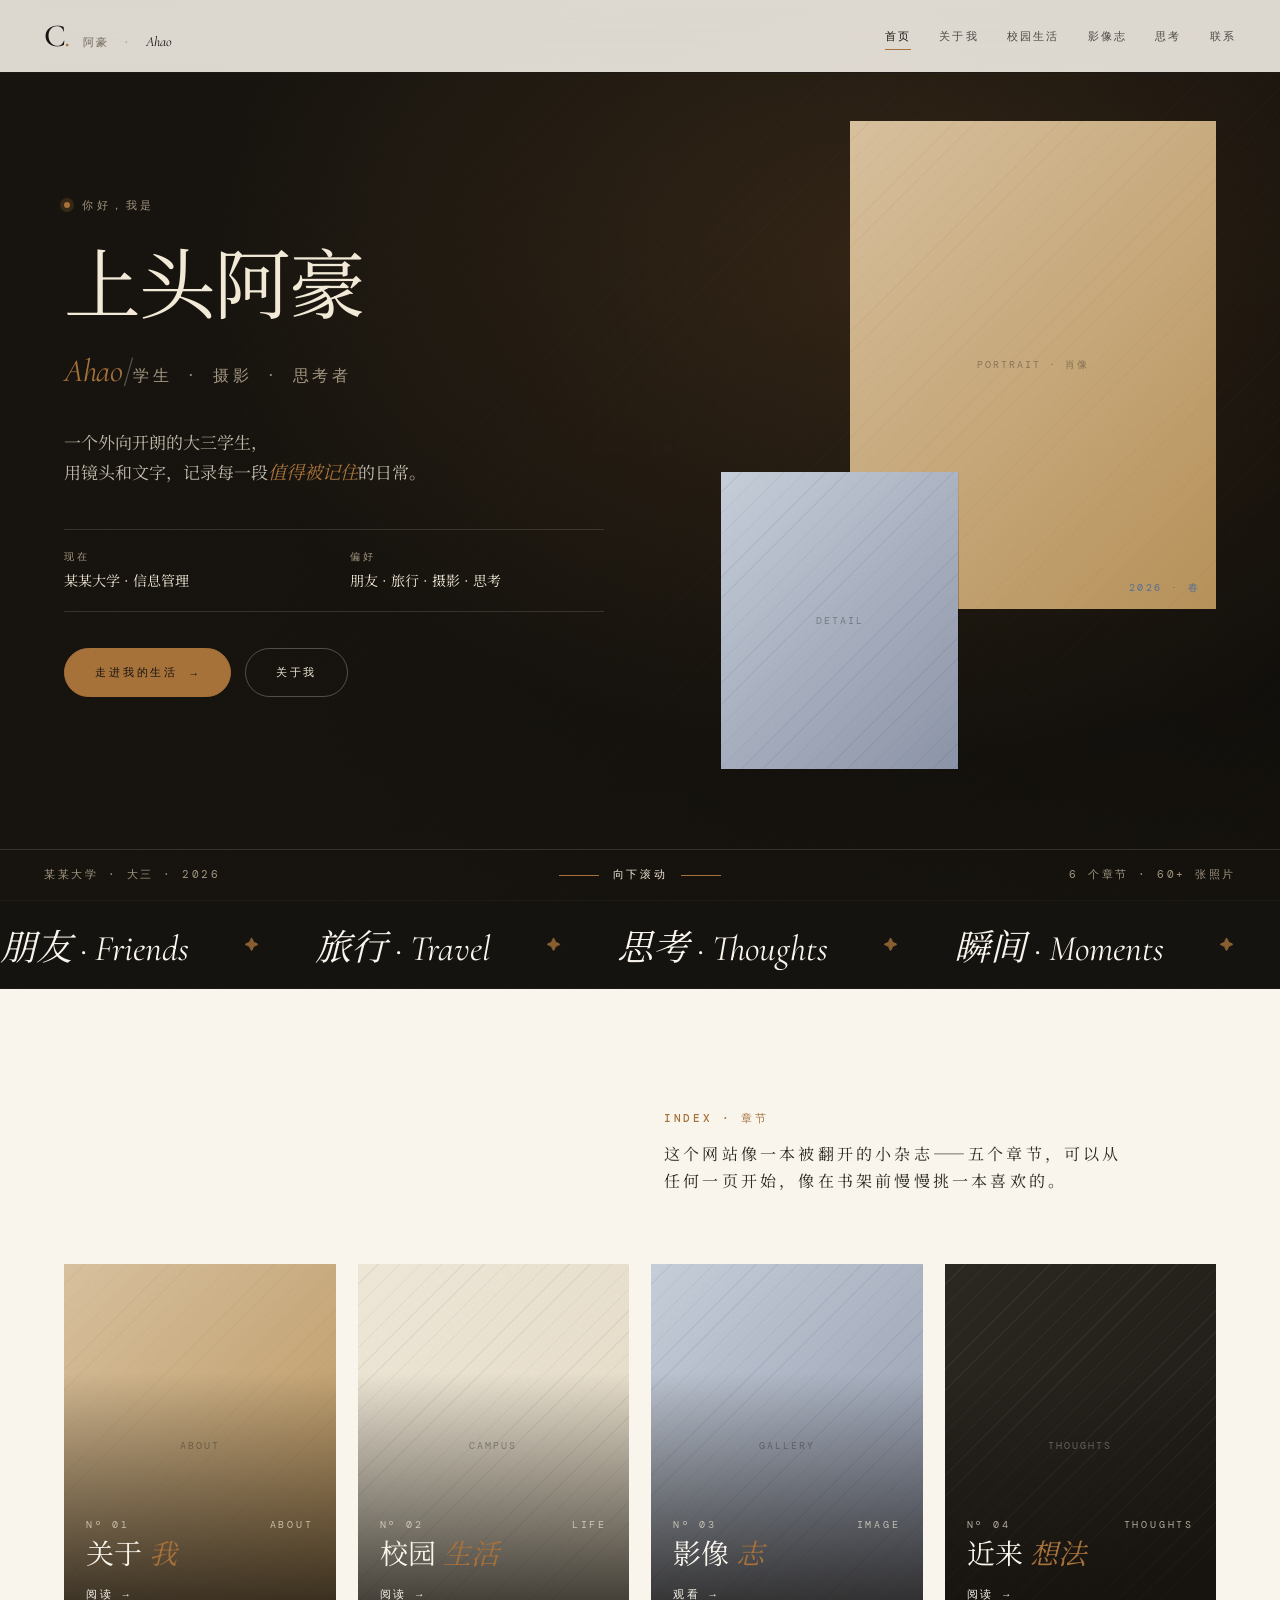
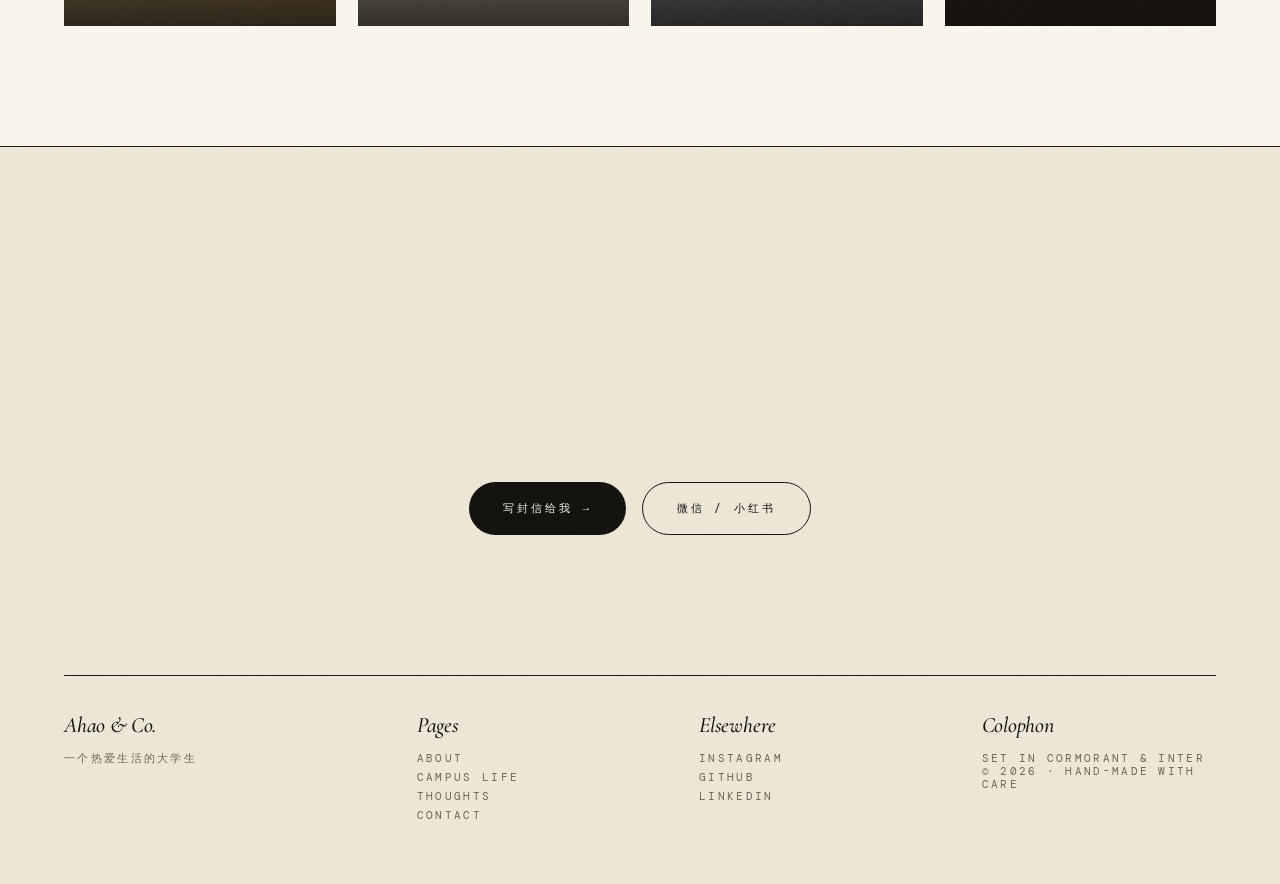
==== index.html @ 0089a50b "first commit" ====
<!DOCTYPE html>
<html lang="zh-CN">
<head>
<meta charset="UTF-8" />
<meta name="viewport" content="width=device-width, initial-scale=1.0" />
<title>上头阿豪 · Portfolio — 首页</title>

<link rel="preconnect" href="https://fonts.googleapis.com">
<link rel="preconnect" href="https://fonts.gstatic.com" crossorigin>
<link href="https://fonts.googleapis.com/css2?family=Cormorant+Garamond:ital,wght@0,300;0,400;0,500;0,600;1,300;1,400;1,500;1,600&family=Inter:wght@300;400;500;600&family=DM+Mono:wght@400;500&family=Noto+Serif+SC:wght@300;400;500;600&family=Noto+Sans+SC:wght@300;400;500&display=swap" rel="stylesheet">

<link rel="stylesheet" href="shared.css">
<link rel="stylesheet" href="journal.css">
<link rel="stylesheet" href="pages.css">
</head>
<body class="grain page v-journal">

<header class="jr-nav">
  <a class="brand" href="index.html">
    <span class="brand-mark">C<em>.</em></span>
    <span class="brand-name">阿豪 <span class="sep">·</span> <em>Ahao</em></span>
  </a>
  <nav class="jr-links">
    <a href="index.html">首页</a>
    <a href="about.html">关于我</a>
    <a href="life.html">校园生活</a>
    <a href="gallery.html">影像志</a>
    <a href="thoughts.html">思考</a>
    <a href="contact.html">联系</a>
  </nav>
</header>

<section class="jr-hero" id="home">
  <div class="jr-hero-bg">
    <div class="ph" data-img="hero" data-label="Hero · 主照片"></div>
    <div class="jr-hero-veil"></div>
  </div>

  <div class="jr-hero-inner">
    <div class="jr-hero-copy">
      <div class="eyebrow"><span class="dot"></span>你好，我是</div>
      <h1 class="jr-hero-title">
        <span class="line"><span class="ink">上头</span><span class="ink">阿豪</span></span>
        <span class="line jr-hero-alt"><em>Ahao</em><span class="slash">/</span><span class="tiny">学生 · 摄影 · 思考者</span></span>
      </h1>
      <p class="jr-hero-lede">
        一个外向开朗的大三学生，<br/>
        用镜头和文字，记录每一段<em>值得被记住</em>的日常。
      </p>
      <div class="jr-hero-meta">
        <div><span class="k">现在</span><span class="v">某某大学 · 信息管理</span></div>
        <div><span class="k">偏好</span><span class="v">朋友 · 旅行 · 摄影 · 思考</span></div>
      </div>
      <div class="jr-hero-actions">
        <a href="life.html" class="btn-primary">走进我的生活 <span class="arr">→</span></a>
        <a href="about.html" class="btn-ghost">关于我</a>
      </div>
    </div>

    <div class="jr-hero-aside">
      <div class="jr-poster">
        <div class="ph" data-img="portrait" data-label="Portrait · 肖像" data-tone="warm"></div>
        <div class="jr-poster-cap">
          <span>Portrait</span>
          <span>2026 · 春</span>
        </div>
      </div>
      <div class="jr-poster jr-poster-small">
        <div class="ph" data-img="portraitSm" data-label="Detail" data-tone="cool"></div>
      </div>
    </div>
  </div>

  <div class="jr-hero-foot">
    <span class="left">某某大学 · 大三 · 2026</span>
    <span class="mid"><span class="bar"></span> 向下滚动 <span class="bar"></span></span>
    <span class="right">6 个章节 · 60+ 张照片</span>
  </div>
</section>

<div class="jr-ticker">
  <div class="track">
    <span>朋友 &middot; Friends</span>
    <span>旅行 &middot; Travel</span>
    <span>思考 &middot; Thoughts</span>
    <span>瞬间 &middot; Moments</span>
    <span>照片 &middot; Photographs</span>
    <span>生活 &middot; Life</span>
    <span>朋友 &middot; Friends</span>
    <span>旅行 &middot; Travel</span>
    <span>思考 &middot; Thoughts</span>
    <span>瞬间 &middot; Moments</span>
    <span>照片 &middot; Photographs</span>
    <span>生活 &middot; Life</span>
  </div>
</div>

<section class="home-previews">
  <div class="head">
    <h2 data-reveal="clip">Inside <em>this site.</em></h2>
    <div class="meta" data-reveal>
      <strong>Index · 章节</strong>
      这个网站像一本被翻开的小杂志——五个章节，可以从任何一页开始，像在书架前慢慢挑一本喜欢的。
    </div>
  </div>

  <div class="grid">
    <a class="pcard" href="about.html" data-reveal>
      <div class="img"><div class="ph" data-img="about" data-label="About" data-tone="warm"></div></div>
      <div class="body">
        <div class="num"><span>Nº 01</span><span>About</span></div>
        <h4>关于<em> 我</em></h4>
        <span class="arr">阅读 → </span>
      </div>
    </a>
    <a class="pcard" href="life.html" data-reveal style="--delay:.08s">
      <div class="img"><div class="ph" data-img="lifeBanner" data-label="Campus"></div></div>
      <div class="body">
        <div class="num"><span>Nº 02</span><span>Life</span></div>
        <h4>校园<em> 生活</em></h4>
        <span class="arr">阅读 → </span>
      </div>
    </a>
    <a class="pcard" href="gallery.html" data-reveal style="--delay:.16s">
      <div class="img"><div class="ph" data-img="gallery1" data-label="Gallery" data-tone="cool"></div></div>
      <div class="body">
        <div class="num"><span>Nº 03</span><span>Image</span></div>
        <h4>影像<em> 志</em></h4>
        <span class="arr">观看 → </span>
      </div>
    </a>
    <a class="pcard" href="thoughts.html" data-reveal style="--delay:.24s">
      <div class="img"><div class="ph" data-img="gallery9" data-label="Thoughts" data-tone="dark"></div></div>
      <div class="body">
        <div class="num"><span>Nº 04</span><span>Thoughts</span></div>
        <h4>近来<em> 想法</em></h4>
        <span class="arr">阅读 → </span>
      </div>
    </a>
  </div>
</section>

<section class="jr-colophon" id="contact">
  <div class="big" data-reveal="clip">
    Let's be <em><span class="underline">friends</span></em>.
  </div>
  <div class="cta-row" data-reveal style="--delay:.3s">
    <a href="contact.html" class="btn">写封信给我 →</a>
    <a href="contact.html" class="btn ghost">微信 / 小红书</a>
  </div>

  <div class="foot">
    <div>
      <div class="title">Ahao & Co.</div>
      <div>一个热爱生活的大学生</div>
    </div>
    <div>
      <div class="title">Pages</div>
      <a href="about.html">About</a>
      <a href="life.html">Campus life</a>
      <a href="thoughts.html">Thoughts</a>
      <a href="contact.html">Contact</a>
    </div>
    <div>
      <div class="title">Elsewhere</div>
      <a href="#">Instagram</a>
      <a href="#">GitHub</a>
      <a href="#">LinkedIn</a>
    </div>
    <div>
      <div class="title">Colophon</div>
      <div>Set in Cormorant & Inter</div>
      <div>© 2026 · Hand-made with care</div>
    </div>
  </div>
</section>

<script src="content.js"></script>
<script src="pages.js"></script>
</body>
</html>
---- shared.css ----
/* ============================================
   SHARED — editorial portfolio prototype
   Three variations: Journal / Gallery / Broken
   ============================================ */

:root {
  --cream:   #f3ede2;
  --paper:   #fbf7ee;
  --paper-2: #efe8d9;
  --ink:     #151310;
  --ink-2:   #2b2822;
  --muted:   #6f6558;
  --muted-2: #a99d8a;
  --rule:    #1d1a15;

  --accent-ochre:  #a8723a;
  --accent-cobalt: #2f3a7a;
  --accent-red:    #a32d1e;

  --font-display: 'Cormorant Garamond', 'Noto Serif SC', Georgia, serif;
  --font-body:    'Inter', 'Noto Sans SC', -apple-system, 'Helvetica Neue', sans-serif;
  --font-serif-body: 'Noto Serif SC', 'Cormorant Garamond', Georgia, serif;
  --font-mono:    'DM Mono', 'IBM Plex Mono', ui-monospace, SFMono-Regular, monospace;
}

* { margin: 0; padding: 0; box-sizing: border-box; }

html { scroll-behavior: smooth; }

body {
  font-family: var(--font-body);
  background: var(--paper);
  color: var(--ink);
  -webkit-font-smoothing: antialiased;
  -moz-osx-font-smoothing: grayscale;
  text-rendering: optimizeLegibility;
  font-feature-settings: "ss01", "ss02", "kern";
  overflow-x: hidden;
}

img { display: block; max-width: 100%; }

/* ---------- Placeholder photo (no real images)  ---------- */
.ph {
  position: relative;
  overflow: hidden;
  background: var(--paper-2);
  isolation: isolate;
}
.ph::before {
  content: '';
  position: absolute;
  inset: 0;
  background:
    repeating-linear-gradient(
      135deg,
      transparent 0 14px,
      rgba(21, 19, 16, 0.055) 14px 15px
    ),
    linear-gradient(135deg, var(--paper-2), #e3d9c4);
}
.ph::after {
  content: attr(data-label);
  position: absolute;
  inset: 0;
  display: flex;
  align-items: center;
  justify-content: center;
  font-family: var(--font-mono);
  font-size: 10px;
  letter-spacing: 0.2em;
  text-transform: uppercase;
  color: var(--ink);
  opacity: 0.35;
}
.ph[data-tone="dark"]::before {
  background:
    repeating-linear-gradient(135deg, transparent 0 14px, rgba(255,255,255,0.05) 14px 15px),
    linear-gradient(135deg, #2b2822, #1d1a15);
}
.ph[data-tone="dark"]::after { color: #fff; opacity: 0.4; }
.ph[data-tone="warm"]::before {
  background:
    repeating-linear-gradient(135deg, transparent 0 14px, rgba(168,114,58,0.08) 14px 15px),
    linear-gradient(135deg, #d9c29f, #b8925a);
}
.ph[data-tone="cool"]::before {
  background:
    repeating-linear-gradient(135deg, transparent 0 14px, rgba(47,58,122,0.08) 14px 15px),
    linear-gradient(135deg, #c8d0db, #8c94a8);
}

/* grain overlay */
.grain {
  position: relative;
}
.grain::after {
  content: '';
  position: absolute;
  inset: 0;
  pointer-events: none;
  opacity: 0.06;
  mix-blend-mode: multiply;
  background-image: url("data:image/svg+xml,%3Csvg viewBox='0 0 256 256' xmlns='http://www.w3.org/2000/svg'%3E%3Cfilter id='n'%3E%3CfeTurbulence type='fractalNoise' baseFrequency='0.9' numOctaves='3' stitchTiles='stitch'/%3E%3C/filter%3E%3Crect width='100%25' height='100%25' filter='url(%23n)'/%3E%3C/svg%3E");
  background-size: 200px 200px;
  z-index: 20;
}

/* ---------- Scroll reveal helper ---------- */
[data-reveal] {
  opacity: 0;
  transform: translateY(24px);
  transition: opacity 1s cubic-bezier(0.16, 1, 0.3, 1), transform 1s cubic-bezier(0.16, 1, 0.3, 1);
  transition-delay: var(--delay, 0s);
}
[data-reveal].is-in {
  opacity: 1;
  transform: translateY(0);
}
[data-reveal="clip"] {
  opacity: 1;
  clip-path: inset(0 0 100% 0);
  transform: none;
  transition: clip-path 1.1s cubic-bezier(0.77, 0, 0.18, 1);
  transition-delay: var(--delay, 0s);
}
[data-reveal="clip"].is-in { clip-path: inset(0 0 0% 0); }

[data-reveal="mask"] {
  opacity: 1;
  transform: none;
  clip-path: inset(0 100% 0 0);
  transition: clip-path 1.2s cubic-bezier(0.77, 0, 0.18, 1);
  transition-delay: var(--delay, 0s);
}
[data-reveal="mask"].is-in { clip-path: inset(0 0% 0 0); }

[data-reveal="zoom"] {
  opacity: 0;
  transform: scale(1.08);
  transition: opacity 1.2s ease, transform 1.6s cubic-bezier(0.16, 1, 0.3, 1);
  transition-delay: var(--delay, 0s);
}
[data-reveal="zoom"].is-in {
  opacity: 1;
  transform: scale(1);
}

/* per-character word reveal */
.split-word { display: inline-block; overflow: hidden; vertical-align: top; }
.split-word > span {
  display: inline-block;
  transform: translateY(110%);
  transition: transform 1s cubic-bezier(0.77, 0, 0.18, 1);
  transition-delay: var(--d, 0s);
}
.is-in .split-word > span,
[data-reveal-word].is-in > .split-word > span { transform: translateY(0); }

/* ---------- Variation switcher (top chip) ---------- */
.switcher {
  position: fixed;
  bottom: 22px;
  left: 50%;
  transform: translateX(-50%);
  z-index: 90;
  box-shadow: 0 10px 32px rgba(21,19,16,0.18);
  display: flex;
  gap: 4px;
  padding: 4px;
  background: rgba(251, 247, 238, 0.82);
  backdrop-filter: blur(18px) saturate(1.2);
  -webkit-backdrop-filter: blur(18px) saturate(1.2);
  border: 1px solid rgba(21, 19, 16, 0.12);
  border-radius: 999px;
  font-family: var(--font-mono);
  font-size: 10.5px;
  letter-spacing: 0.14em;
  text-transform: uppercase;
}
.switcher button {
  background: transparent;
  border: 0;
  padding: 8px 14px;
  color: var(--ink);
  opacity: 0.55;
  cursor: pointer;
  border-radius: 999px;
  transition: all 0.4s ease;
  font: inherit;
}
.switcher button:hover { opacity: 1; }
.switcher button.active {
  background: var(--ink);
  color: var(--paper);
  opacity: 1;
}

/* ---------- Cursor ---------- */
.cursor-dot, .cursor-ring {
  position: fixed;
  top: 0; left: 0;
  pointer-events: none;
  z-index: 100;
  mix-blend-mode: difference;
}
.cursor-dot {
  width: 6px; height: 6px;
  background: #fff;
  border-radius: 50%;
  transform: translate(-50%, -50%);
  transition: transform 0.15s ease, opacity 0.3s ease;
}
.cursor-ring {
  width: 34px; height: 34px;
  border: 1px solid rgba(255,255,255,0.7);
  border-radius: 50%;
  transform: translate(-50%, -50%);
  transition: transform 0.32s cubic-bezier(0.16,1,0.3,1), width 0.3s, height 0.3s, opacity 0.3s;
}
.cursor-ring.hover {
  width: 62px; height: 62px;
  border-color: rgba(255,255,255,0.9);
}

/* variation host */
.variation {
  display: none;
}
.variation.active {
  display: block;
}

/* utility */
.meta {
  font-family: var(--font-mono);
  font-size: 10.5px;
  letter-spacing: 0.2em;
  text-transform: uppercase;
  color: var(--muted);
}
.hairline { display: block; height: 1px; background: var(--rule); opacity: 0.18; }

/* ============================================
   TWEAKS panel
   ============================================ */
.tweaks-panel {
  position: fixed;
  right: 18px;
  bottom: 18px;
  width: 260px;
  padding: 16px 16px 14px;
  background: rgba(251, 247, 238, 0.95);
  backdrop-filter: blur(20px);
  border: 1px solid rgba(21,19,16,0.14);
  border-radius: 10px;
  z-index: 95;
  font-family: var(--font-mono);
  font-size: 11px;
  letter-spacing: 0.06em;
  color: var(--ink);
  display: none;
  box-shadow: 0 20px 60px rgba(0,0,0,0.12);
}
.tweaks-panel.visible { display: block; }
.tweaks-panel h4 {
  font-family: var(--font-display);
  font-weight: 500;
  font-size: 20px;
  letter-spacing: 0;
  text-transform: none;
  margin-bottom: 12px;
  font-style: italic;
}
.tweaks-row { display: flex; justify-content: space-between; align-items: center; margin-bottom: 10px; gap: 8px; }
.tweaks-row label { text-transform: uppercase; letter-spacing: 0.16em; font-size: 10px; opacity: 0.7; }
.tweaks-row .vals { display: flex; gap: 4px; }
.tweaks-row .vals button {
  background: transparent;
  border: 1px solid rgba(21,19,16,0.22);
  padding: 4px 8px;
  border-radius: 3px;
  font-family: var(--font-mono);
  font-size: 10px;
  letter-spacing: 0.08em;
  text-transform: uppercase;
  cursor: pointer;
  color: var(--ink);
}
.tweaks-row .vals button.on {
  background: var(--ink);
  color: var(--paper);
  border-color: var(--ink);
}
.tweaks-swatches { display: flex; gap: 6px; }
.tweaks-swatches button {
  width: 18px; height: 18px;
  border-radius: 50%;
  border: 2px solid transparent;
  cursor: pointer;
  padding: 0;
}
.tweaks-swatches button.on { border-color: var(--ink); }
---- journal.css ----
/* ============================================================
   VARIATION A — "The Journal" (refined)
   Clean top nav, warm-dark hero, refined editorial sections.
   ============================================================ */

.v-journal {
  --accent: var(--accent-ochre);
  --hero-bg: #17140f;
  --hero-ink: #f4ebd9;
  --hero-muted: #a39680;
  background: var(--paper);
  color: var(--ink);
}

/* =========================
   Top navigation (clean)
   ========================= */
.jr-nav {
  position: fixed;
  top: 0; left: 0; right: 0;
  padding: 20px 44px;
  display: flex;
  justify-content: space-between;
  align-items: center;
  gap: 32px;
  z-index: 50;
  transition: background 0.4s ease, backdrop-filter 0.4s ease, border-color 0.4s ease, padding 0.4s ease;
  border-bottom: 1px solid transparent;
}
.jr-nav.is-scrolled {
  background: rgba(18, 14, 10, 0.82);
  backdrop-filter: blur(18px) saturate(1.2);
  -webkit-backdrop-filter: blur(18px) saturate(1.2);
  border-bottom-color: rgba(255,255,255,0.06);
  padding: 14px 44px;
}
.jr-nav.is-light {
  background: rgba(248, 243, 235, 0.88);
  backdrop-filter: blur(18px) saturate(1.2);
  -webkit-backdrop-filter: blur(18px) saturate(1.2);
  border-bottom-color: var(--rule);
}
.jr-nav.is-light .brand,
.jr-nav.is-light .brand-mark,
.jr-nav.is-light .brand-name,
.jr-nav.is-light .brand-name em,
.jr-nav.is-light .jr-links a { color: var(--ink); }
.jr-nav.is-light .brand-name { color: var(--muted); }
.jr-nav.is-light .brand-mark em { color: var(--accent); }
.jr-nav .brand {
  display: inline-flex;
  align-items: baseline;
  gap: 12px;
  text-decoration: none;
  color: var(--hero-ink);
}
.jr-nav .brand-mark {
  font-family: var(--font-display);
  font-weight: 500;
  font-size: 32px;
  line-height: 1;
  letter-spacing: -0.02em;
}
.jr-nav .brand-mark em {
  font-style: italic;
  color: var(--accent);
  font-weight: 400;
}
.jr-nav .brand-name {
  font-family: var(--font-mono);
  font-size: 11px;
  letter-spacing: 0.22em;
  text-transform: uppercase;
  color: var(--hero-muted);
}
.jr-nav .brand-name em {
  font-family: var(--font-display);
  font-style: italic;
  font-size: 14px;
  letter-spacing: 0;
  text-transform: none;
  color: var(--hero-ink);
}
.jr-nav .brand-name .sep { opacity: 0.4; margin: 0 4px; }
.jr-links {
  display: flex;
  gap: 28px;
  font-family: var(--font-mono);
  font-size: 11px;
  letter-spacing: 0.2em;
  text-transform: uppercase;
}
.jr-links a {
  color: var(--hero-ink);
  text-decoration: none;
  opacity: 0.72;
  position: relative;
  padding: 6px 0;
  transition: opacity 0.3s ease, color 0.3s ease;
}
.jr-links a::after {
  content: '';
  position: absolute;
  left: 0; right: 100%;
  bottom: 0;
  height: 1px;
  background: var(--accent);
  transition: right 0.5s cubic-bezier(0.77, 0, 0.18, 1);
}
.jr-links a:hover { opacity: 1; color: var(--accent); }
.jr-links a:hover::after { right: 0; }
.jr-links a.is-active { opacity: 1; color: var(--accent); }
.jr-links a.is-active::after { right: 0; }

/* =========================
   Hero — warm-dark editorial
   ========================= */
.jr-hero {
  position: relative;
  min-height: 100vh;
  background: var(--hero-bg);
  color: var(--hero-ink);
  overflow: hidden;
  display: flex;
  flex-direction: column;
}

.jr-hero-bg {
  position: absolute;
  inset: 0;
  z-index: 0;
  overflow: hidden;
}
.jr-hero-bg .ph {
  width: 100%; height: 100%;
  filter: saturate(0.82) brightness(0.5);
  transform: scale(1.04);
}
.jr-hero-bg .ph[data-tone="dark"]::before,
.jr-hero-bg .ph::before {
  background:
    repeating-linear-gradient(135deg, transparent 0 14px, rgba(255,255,255,0.04) 14px 15px),
    linear-gradient(135deg, #3a2e1f, #1a1510 60%, #0e0b08);
}
.jr-hero-bg .ph::after { color: rgba(255,255,255,0.22); }
.jr-hero-veil {
  position: absolute;
  inset: 0;
  background:
    radial-gradient(ellipse at 70% 30%, rgba(168,114,58,0.22), transparent 55%),
    linear-gradient(180deg, rgba(23,20,15,0.55) 0%, rgba(23,20,15,0.3) 40%, rgba(23,20,15,0.85) 100%),
    linear-gradient(90deg, rgba(23,20,15,0.9) 0%, rgba(23,20,15,0.2) 55%, transparent 100%);
}

.jr-hero-inner {
  position: relative;
  z-index: 2;
  flex: 1;
  display: grid;
  grid-template-columns: minmax(0, 1.2fr) minmax(0, 1fr);
  gap: 64px;
  align-items: center;
  padding: 120px 64px 80px;
  max-width: 1480px;
  width: 100%;
  margin: 0 auto;
}

.jr-hero-copy .eyebrow {
  font-family: var(--font-mono);
  font-size: 11px;
  letter-spacing: 0.32em;
  text-transform: uppercase;
  color: var(--hero-muted);
  display: inline-flex;
  align-items: center;
  gap: 12px;
  margin-bottom: 28px;
  animation: heroFadeUp 1s 0.2s both cubic-bezier(0.16,1,0.3,1);
}
.jr-hero-copy .eyebrow .dot {
  width: 6px; height: 6px;
  border-radius: 50%;
  background: var(--accent);
  box-shadow: 0 0 0 4px rgba(168,114,58,0.22);
  animation: heroPulse 2.8s ease-in-out infinite;
}
@keyframes heroPulse {
  0%, 100% { box-shadow: 0 0 0 4px rgba(168,114,58,0.22); }
  50%      { box-shadow: 0 0 0 9px rgba(168,114,58,0); }
}

.jr-hero-title {
  font-family: var(--font-display);
  font-weight: 400;
  line-height: 0.9;
  letter-spacing: -0.025em;
  font-size: clamp(72px, 10vw, 156px);
  color: var(--hero-ink);
  margin-bottom: 36px;
}
.jr-hero-title .line {
  display: block;
  overflow: hidden;
}
.jr-hero-title .ink {
  display: inline-block;
  transform: translateY(110%);
  animation: heroLineUp 1.1s cubic-bezier(0.77,0,0.18,1) forwards;
}
.jr-hero-title .ink:nth-child(1) { animation-delay: 0.45s; }
.jr-hero-title .ink:nth-child(2) { animation-delay: 0.58s; }

.jr-hero-alt {
  font-family: var(--font-display);
  font-style: italic;
  font-weight: 300;
  font-size: 0.42em;
  line-height: 1.2;
  letter-spacing: -0.01em;
  color: var(--hero-muted);
  margin-top: 18px;
  display: flex;
  align-items: baseline;
  gap: 18px;
  opacity: 0;
  animation: heroFadeUp 1.2s 0.85s both cubic-bezier(0.16,1,0.3,1);
}
.jr-hero-alt em { color: var(--accent); font-style: italic; font-weight: 400; }
.jr-hero-alt .slash { color: rgba(244,235,217,0.3); font-style: normal; font-weight: 300; }
.jr-hero-alt .tiny {
  font-family: var(--font-mono);
  font-size: 0.5em;
  letter-spacing: 0.22em;
  text-transform: uppercase;
  font-style: normal;
  color: var(--hero-muted);
}

@keyframes heroLineUp { to { transform: translateY(0); } }
@keyframes heroFadeUp {
  from { opacity: 0; transform: translateY(14px); }
  to   { opacity: 1; transform: translateY(0); }
}

.jr-hero-lede {
  max-width: 520px;
  font-family: var(--font-serif-body);
  font-size: 17px;
  line-height: 1.75;
  color: rgba(244,235,217,0.78);
  margin-bottom: 40px;
  opacity: 0;
  animation: heroFadeUp 1.2s 1.05s both cubic-bezier(0.16,1,0.3,1);
}
.jr-hero-lede em {
  font-family: var(--font-display);
  font-style: italic;
  font-weight: 400;
  font-size: 1.08em;
  color: var(--accent);
  font-feature-settings: normal;
}

.jr-hero-meta {
  display: grid;
  grid-template-columns: 1fr 1fr;
  gap: 20px 32px;
  padding: 20px 0;
  border-top: 1px solid rgba(244,235,217,0.14);
  border-bottom: 1px solid rgba(244,235,217,0.14);
  margin-bottom: 36px;
  max-width: 540px;
  opacity: 0;
  animation: heroFadeUp 1.2s 1.2s both cubic-bezier(0.16,1,0.3,1);
}
.jr-hero-meta > div { display: flex; flex-direction: column; gap: 6px; }
.jr-hero-meta .k {
  font-family: var(--font-mono);
  font-size: 10px;
  letter-spacing: 0.28em;
  text-transform: uppercase;
  color: var(--hero-muted);
}
.jr-hero-meta .v {
  font-family: var(--font-serif-body);
  font-size: 14px;
  color: var(--hero-ink);
  line-height: 1.5;
}

.jr-hero-actions {
  display: flex;
  gap: 14px;
  flex-wrap: wrap;
  opacity: 0;
  animation: heroFadeUp 1.2s 1.35s both cubic-bezier(0.16,1,0.3,1);
}
.btn-primary, .btn-ghost {
  display: inline-flex;
  align-items: center;
  gap: 12px;
  padding: 16px 30px;
  font-family: var(--font-mono);
  font-size: 11px;
  letter-spacing: 0.26em;
  text-transform: uppercase;
  text-decoration: none;
  border-radius: 999px;
  transition: all 0.5s cubic-bezier(0.16,1,0.3,1);
}
.btn-primary {
  background: var(--accent);
  color: var(--hero-bg);
  border: 1px solid var(--accent);
}
.btn-primary .arr { transition: transform 0.5s cubic-bezier(0.16,1,0.3,1); }
.btn-primary:hover { background: var(--hero-ink); border-color: var(--hero-ink); color: var(--hero-bg); }
.btn-primary:hover .arr { transform: translateX(6px); }
.btn-ghost {
  background: transparent;
  color: var(--hero-ink);
  border: 1px solid rgba(244,235,217,0.28);
}
.btn-ghost:hover { border-color: var(--accent); color: var(--accent); }

/* Right aside — layered portrait */
.jr-hero-aside {
  position: relative;
  height: 72vh;
  min-height: 520px;
}
.jr-poster {
  position: absolute;
  overflow: hidden;
  box-shadow: 0 40px 90px rgba(0,0,0,0.45);
  opacity: 0;
  animation: posterIn 1.3s 0.3s both cubic-bezier(0.16,1,0.3,1);
}
.jr-poster .ph { width: 100%; height: 100%; }
.jr-poster:first-child {
  top: 0; right: 0;
  width: 74%;
  aspect-ratio: 3/4;
  z-index: 2;
}
.jr-poster-small {
  bottom: 0; left: 0;
  width: 48%;
  aspect-ratio: 4/5;
  z-index: 3;
  animation-delay: 0.55s;
}
.jr-poster-cap {
  position: absolute;
  left: 16px; right: 16px; bottom: 14px;
  display: flex;
  justify-content: space-between;
  font-family: var(--font-mono);
  font-size: 10px;
  letter-spacing: 0.24em;
  text-transform: uppercase;
  color: #fff;
  mix-blend-mode: difference;
  opacity: 0.85;
}
@keyframes posterIn {
  from { opacity: 0; transform: translateY(40px) scale(1.04); clip-path: inset(0 0 100% 0); }
  to   { opacity: 1; transform: translateY(0) scale(1);      clip-path: inset(0 0 0 0); }
}

/* Hero footer bar */
.jr-hero-foot {
  position: relative;
  z-index: 2;
  padding: 18px 44px;
  border-top: 1px solid rgba(244,235,217,0.14);
  display: grid;
  grid-template-columns: 1fr auto 1fr;
  align-items: center;
  font-family: var(--font-mono);
  font-size: 10.5px;
  letter-spacing: 0.24em;
  text-transform: uppercase;
  color: var(--hero-muted);
  opacity: 0;
  animation: heroFadeUp 1.2s 1.5s both cubic-bezier(0.16,1,0.3,1);
}
.jr-hero-foot .mid {
  display: inline-flex;
  align-items: center;
  gap: 14px;
  color: var(--hero-ink);
}
.jr-hero-foot .bar {
  width: 40px;
  height: 1px;
  background: var(--accent);
  position: relative;
  overflow: hidden;
}
.jr-hero-foot .bar::after {
  content: '';
  position: absolute;
  inset: 0;
  background: var(--hero-ink);
  transform: translateX(-100%);
  animation: heroBar 2.4s cubic-bezier(0.77,0,0.18,1) infinite;
}
@keyframes heroBar {
  0%   { transform: translateX(-100%); }
  50%  { transform: translateX(100%); }
  100% { transform: translateX(100%); }
}
.jr-hero-foot .right { text-align: right; }

/* =========================
   Ticker
   ========================= */
.jr-ticker {
  overflow: hidden;
  padding: 18px 0;
  background: var(--ink);
  color: var(--paper);
  border-top: 1px solid var(--rule);
  border-bottom: 1px solid var(--rule);
}
.jr-ticker .track {
  display: flex;
  gap: 56px;
  white-space: nowrap;
  animation: ticker 40s linear infinite;
  font-family: var(--font-display);
  font-size: 36px;
  font-style: italic;
  font-weight: 400;
}
.jr-ticker .track span { display: inline-flex; align-items: center; gap: 56px; }
.jr-ticker .track span::after {
  content: '✦';
  font-family: var(--font-mono);
  font-style: normal;
  font-size: 14px;
  color: var(--accent);
  opacity: 0.8;
}
@keyframes ticker { to { transform: translateX(-50%); } }

/* =========================
   Section — feature essay
   ========================= */
.jr-feature {
  padding: 140px 64px;
  display: grid;
  grid-template-columns: 220px minmax(0, 1fr);
  gap: 64px;
  max-width: 1480px;
  margin: 0 auto;
}
.jr-feature .rail {
  position: sticky;
  top: 120px;
  align-self: start;
  font-family: var(--font-mono);
  font-size: 10.5px;
  letter-spacing: 0.26em;
  text-transform: uppercase;
  color: var(--muted);
  line-height: 2;
}
.jr-feature .rail .num {
  font-family: var(--font-display);
  font-style: italic;
  font-size: 72px;
  color: var(--ink);
  display: block;
  margin-bottom: 24px;
  letter-spacing: 0;
  text-transform: none;
  line-height: 1;
}
.jr-feature .rail .hair { display: block; width: 40px; height: 1px; background: var(--ink); margin-bottom: 20px; opacity: 0.4; }

.jr-feature .body {
  display: grid;
  grid-template-columns: 340px minmax(0, 1fr);
  gap: 64px;
  max-width: 1080px;
  align-items: start;
}
.jr-feature .kicker {
  grid-column: 1 / -1;
  font-family: var(--font-mono);
  font-size: 11px;
  letter-spacing: 0.32em;
  text-transform: uppercase;
  color: var(--accent);
  margin-bottom: 18px;
}
.jr-feature h2 {
  grid-column: 1 / -1;
  font-family: var(--font-display);
  font-weight: 400;
  font-size: clamp(52px, 6vw, 96px);
  letter-spacing: -0.025em;
  line-height: 0.95;
  margin-bottom: 56px;
}
.jr-feature h2 em { font-style: italic; color: var(--accent); font-weight: 400; }

.jr-feature .portrait {
  aspect-ratio: 3/4;
  position: sticky;
  top: 120px;
}

.jr-feature .text {
  font-family: var(--font-serif-body);
  font-size: 17px;
  line-height: 1.85;
  color: var(--ink-2);
}
.jr-feature .text p { margin-bottom: 24px; }
.jr-feature .text p:first-of-type::first-letter {
  font-family: var(--font-display);
  font-style: italic;
  float: left;
  font-size: 82px;
  line-height: 0.8;
  padding: 8px 14px 0 0;
  color: var(--accent);
}
.jr-feature .pullquote {
  grid-column: 1 / -1;
  font-family: var(--font-display);
  font-style: italic;
  font-weight: 400;
  font-size: clamp(28px, 3.6vw, 48px);
  line-height: 1.3;
  color: var(--ink);
  padding: 48px 0 48px 64px;
  border-left: 2px solid var(--accent);
  margin-top: 48px;
  position: relative;
}
.jr-feature .pullquote cite {
  display: block;
  margin-top: 24px;
  font-style: normal;
  font-family: var(--font-mono);
  font-size: 11px;
  letter-spacing: 0.26em;
  text-transform: uppercase;
  color: var(--muted);
}

/* Facts grid (about section) */
.jr-facts {
  grid-column: 1 / -1;
  display: grid;
  grid-template-columns: repeat(4, 1fr);
  gap: 1px;
  background: var(--rule);
  margin-top: 72px;
  border-top: 1px solid var(--rule);
  border-bottom: 1px solid var(--rule);
}
.jr-facts .fact {
  background: var(--paper);
  padding: 28px 24px;
  display: flex;
  flex-direction: column;
  gap: 10px;
}
.jr-facts .fact .k {
  font-family: var(--font-mono);
  font-size: 10.5px;
  letter-spacing: 0.28em;
  text-transform: uppercase;
  color: var(--muted);
}
.jr-facts .fact .v {
  font-family: var(--font-serif-body);
  font-size: 15px;
  line-height: 1.45;
  color: var(--ink);
}
.jr-facts .fact .v em {
  display: block;
  font-family: var(--font-display);
  font-style: italic;
  font-size: 14px;
  color: var(--accent);
  margin-top: 2px;
}

/* Interests tag list */
.jr-interests {
  grid-column: 1 / -1;
  margin-top: 56px;
}
.jr-interests .kicker {
  font-family: var(--font-mono);
  font-size: 11px;
  letter-spacing: 0.28em;
  text-transform: uppercase;
  margin-bottom: 20px;
  display: block;
}
.jr-interests .tag-list {
  list-style: none;
  padding: 0;
  display: flex;
  flex-wrap: wrap;
  gap: 10px;
}
.jr-interests .tag-list li {
  padding: 10px 18px;
  border: 1px solid var(--rule);
  border-radius: 999px;
  font-family: var(--font-serif-body);
  font-size: 14px;
  color: var(--ink-2);
  background: var(--paper);
  transition: all 0.5s cubic-bezier(0.16,1,0.3,1);
  cursor: default;
}
.jr-interests .tag-list li:hover {
  background: var(--ink);
  color: var(--paper);
  border-color: var(--ink);
  transform: translateY(-2px);
}
.jr-interests .tag-list li:nth-child(3n):hover {
  background: var(--accent);
  border-color: var(--accent);
  color: var(--paper);
}

/* Timeline */
.jr-timeline {
  grid-column: 1 / -1;
  margin-top: 72px;
}
.jr-timeline .kicker {
  font-family: var(--font-mono);
  font-size: 11px;
  letter-spacing: 0.28em;
  text-transform: uppercase;
  margin-bottom: 28px;
  display: block;
}
.jr-timeline ol {
  list-style: none;
  padding: 0;
  margin: 0;
  border-left: 1px solid var(--rule);
}
.jr-timeline li {
  display: grid;
  grid-template-columns: 140px 1fr;
  gap: 32px;
  padding: 28px 0 28px 28px;
  position: relative;
  border-bottom: 1px solid var(--rule);
}
.jr-timeline li:last-child { border-bottom: 0; }
.jr-timeline li::before {
  content: '';
  position: absolute;
  left: -5px; top: 40px;
  width: 9px; height: 9px;
  border-radius: 50%;
  background: var(--paper);
  border: 1.5px solid var(--accent);
}
.jr-timeline li:hover::before { background: var(--accent); }
.jr-timeline .yr {
  font-family: var(--font-display);
  font-style: italic;
  font-size: 32px;
  color: var(--accent);
  letter-spacing: -0.01em;
  line-height: 1.1;
}
.jr-timeline .ev h5 {
  font-family: var(--font-display);
  font-weight: 400;
  font-size: 24px;
  color: var(--ink);
  margin-bottom: 8px;
  letter-spacing: -0.01em;
}
.jr-timeline .ev p {
  font-family: var(--font-serif-body);
  font-size: 15px;
  line-height: 1.7;
  color: var(--ink-2);
}

/* =========================
   Banner — full-bleed parallax
   ========================= */
.jr-banner {
  height: 88vh;
  position: relative;
  overflow: hidden;
  display: flex;
  align-items: center;
  justify-content: center;
}
.jr-banner .bg {
  position: absolute;
  inset: -10% 0;
  will-change: transform;
}
.jr-banner .bg .ph { height: 100%; }
.jr-banner .overlay {
  position: absolute;
  inset: 0;
  background: linear-gradient(180deg, rgba(21,19,16,0.55) 0%, rgba(21,19,16,0.15) 40%, rgba(21,19,16,0.65) 100%);
}
.jr-banner .content {
  position: relative;
  z-index: 2;
  text-align: center;
  color: #fff;
  padding: 0 40px;
  max-width: 1200px;
}
.jr-banner .kicker {
  font-family: var(--font-mono);
  font-size: 11px;
  letter-spacing: 0.34em;
  text-transform: uppercase;
  opacity: 0.8;
  margin-bottom: 28px;
  color: var(--accent);
}
.jr-banner h3 {
  font-family: var(--font-display);
  font-weight: 400;
  font-style: italic;
  font-size: clamp(52px, 7vw, 120px);
  line-height: 1.05;
  letter-spacing: -0.02em;
}
.jr-banner .credit, .jr-banner .credit-l {
  position: absolute;
  bottom: 28px;
  font-family: var(--font-mono);
  font-size: 10px;
  letter-spacing: 0.24em;
  text-transform: uppercase;
  color: #fff;
  opacity: 0.6;
}
.jr-banner .credit   { right: 32px; }
.jr-banner .credit-l { left: 32px; }

/* =========================
   Stories — 3 column
   ========================= */
.jr-stories {
  padding: 140px 64px;
  max-width: 1480px;
  margin: 0 auto;
}
.jr-stories .head {
  display: grid;
  grid-template-columns: minmax(0, 1.4fr) minmax(0, 1fr);
  gap: 48px;
  align-items: end;
  padding-bottom: 48px;
  border-bottom: 1px solid var(--rule);
  margin-bottom: 72px;
}
.jr-stories h2 {
  font-family: var(--font-display);
  font-weight: 400;
  font-size: clamp(56px, 7vw, 112px);
  line-height: 0.95;
  letter-spacing: -0.025em;
}
.jr-stories h2 em { font-style: italic; color: var(--accent); font-weight: 400; }
.jr-stories .head .lede {
  font-family: var(--font-serif-body);
  font-size: 16px;
  line-height: 1.75;
  color: var(--muted);
  max-width: 420px;
  justify-self: end;
  text-align: left;
}
.jr-stories .head .lede strong {
  display: block;
  margin-bottom: 10px;
  font-family: var(--font-mono);
  font-size: 11px;
  letter-spacing: 0.28em;
  text-transform: uppercase;
  font-weight: 500;
  color: var(--accent);
}

.jr-stories .grid {
  display: grid;
  grid-template-columns: repeat(3, 1fr);
  gap: 48px;
}
.jr-stories .card {
  display: flex;
  flex-direction: column;
  cursor: pointer;
  text-decoration: none;
  color: inherit;
}
.jr-stories .card .img {
  aspect-ratio: 4/5;
  margin-bottom: 24px;
  overflow: hidden;
  position: relative;
}
.jr-stories .card .img .ph {
  width: 100%; height: 100%;
  transition: transform 1.4s cubic-bezier(0.16,1,0.3,1);
}
.jr-stories .card:hover .img .ph { transform: scale(1.06); }
.jr-stories .card .no {
  font-family: var(--font-mono);
  font-size: 10.5px;
  letter-spacing: 0.26em;
  text-transform: uppercase;
  color: var(--muted);
  display: flex;
  justify-content: space-between;
  margin-bottom: 14px;
}
.jr-stories .card .no span:last-child { color: var(--accent); }
.jr-stories .card h4 {
  font-family: var(--font-display);
  font-weight: 400;
  font-size: 30px;
  line-height: 1.15;
  margin-bottom: 14px;
  color: var(--ink);
  transition: color 0.4s ease;
}
.jr-stories .card:hover h4 { color: var(--accent); }
.jr-stories .card p {
  font-family: var(--font-serif-body);
  font-size: 15px;
  line-height: 1.7;
  color: var(--ink-2);
  margin-bottom: 20px;
  flex: 1;
}
.jr-stories .card .readmore {
  display: inline-flex;
  align-items: center;
  gap: 12px;
  font-family: var(--font-mono);
  font-size: 10.5px;
  letter-spacing: 0.26em;
  text-transform: uppercase;
  color: var(--ink);
}
.jr-stories .card .readmore .line {
  display: block;
  width: 32px;
  height: 1px;
  background: var(--ink);
  transition: width 0.5s cubic-bezier(0.16,1,0.3,1), background 0.3s ease;
}
.jr-stories .card:hover .readmore .line { width: 60px; background: var(--accent); }

/* =========================
   Album — image journal
   ========================= */
.jr-album {
  padding: 160px 64px;
  background: var(--ink);
  color: var(--paper);
  position: relative;
  overflow: hidden;
}
.jr-album .head {
  max-width: 1480px;
  margin: 0 auto 80px;
  display: grid;
  grid-template-columns: minmax(0, 1.5fr) minmax(0, 1fr);
  gap: 64px;
  align-items: end;
}
.jr-album .head h2 {
  font-family: var(--font-display);
  font-weight: 400;
  font-style: italic;
  font-size: clamp(72px, 10vw, 172px);
  line-height: 0.9;
  letter-spacing: -0.03em;
}
.jr-album .head .cn {
  font-family: var(--font-serif-body);
  font-size: 15px;
  line-height: 1.8;
  color: var(--muted-2);
  max-width: 420px;
  justify-self: end;
}
.jr-album .head .cn .big {
  display: block;
  font-family: var(--font-display);
  font-style: italic;
  font-size: 42px;
  color: var(--paper);
  margin-bottom: 18px;
  line-height: 1.1;
  letter-spacing: -0.01em;
}
.jr-album .head .cn .kicker {
  display: block;
  font-family: var(--font-mono);
  font-size: 11px;
  letter-spacing: 0.3em;
  text-transform: uppercase;
  color: var(--accent);
  margin-bottom: 16px;
}

.jr-album .grid {
  max-width: 1480px;
  margin: 0 auto;
  display: grid;
  grid-template-columns: repeat(12, 1fr);
  grid-auto-rows: 120px;
  gap: 16px;
}
.jr-album .tile { position: relative; overflow: hidden; }
.jr-album .tile .ph { width: 100%; height: 100%; transition: transform 1.6s cubic-bezier(0.16,1,0.3,1); }
.jr-album .tile:hover .ph { transform: scale(1.06); }
.jr-album .tile .lbl {
  position: absolute;
  left: 14px; bottom: 12px;
  z-index: 5;
  font-family: var(--font-mono);
  font-size: 10px;
  letter-spacing: 0.24em;
  text-transform: uppercase;
  color: #fff;
  mix-blend-mode: difference;
  opacity: 0.9;
}
.jr-album .tile .num {
  position: absolute;
  right: 14px; top: 12px;
  font-family: var(--font-mono);
  font-size: 10px;
  letter-spacing: 0.2em;
  color: #fff;
  mix-blend-mode: difference;
  opacity: 0.7;
}

.jr-album .t1 { grid-column: span 5; grid-row: span 3; }
.jr-album .t2 { grid-column: span 4; grid-row: span 2; }
.jr-album .t3 { grid-column: span 3; grid-row: span 2; }
.jr-album .t4 { grid-column: span 4; grid-row: span 2; }
.jr-album .t5 { grid-column: span 3; grid-row: span 3; }
.jr-album .t6 { grid-column: span 3; grid-row: span 2; }
.jr-album .t7 { grid-column: span 6; grid-row: span 3; }
.jr-album .t8 { grid-column: span 3; grid-row: span 2; }
.jr-album .t9 { grid-column: span 4; grid-row: span 2; }
.jr-album .t10 { grid-column: span 5; grid-row: span 2; }
.jr-album .t-quote {
  grid-column: span 5;
  grid-row: span 2;
  display: flex;
  flex-direction: column;
  justify-content: center;
  padding: 28px;
  border: 1px solid rgba(255,255,255,0.18);
}
.jr-album .t-quote p {
  font-family: var(--font-display);
  font-style: italic;
  font-size: 30px;
  line-height: 1.3;
  color: var(--paper);
  margin-bottom: 18px;
}
.jr-album .t-quote .meta {
  color: rgba(255,255,255,0.5);
  font-family: var(--font-mono);
  font-size: 10px;
  letter-spacing: 0.26em;
  text-transform: uppercase;
}

/* =========================
   Thoughts
   ========================= */
.jr-thoughts {
  padding: 140px 64px;
  max-width: 1480px;
  margin: 0 auto;
}
.jr-thoughts .head {
  display: grid;
  grid-template-columns: minmax(0, 1.2fr) minmax(0, 1fr);
  gap: 64px;
  padding-bottom: 48px;
  border-bottom: 1px solid var(--rule);
  margin-bottom: 32px;
  align-items: end;
}
.jr-thoughts h2 {
  font-family: var(--font-display);
  font-weight: 400;
  font-size: clamp(56px, 7vw, 112px);
  line-height: 0.95;
  letter-spacing: -0.025em;
}
.jr-thoughts h2 em { font-style: italic; color: var(--accent); font-weight: 400; }
.jr-thoughts .head p {
  font-family: var(--font-serif-body);
  font-size: 16px;
  line-height: 1.75;
  color: var(--muted);
  max-width: 480px;
  justify-self: end;
}

.jr-thoughts .essay {
  display: grid;
  grid-template-columns: 180px minmax(0, 1fr) auto;
  gap: 48px;
  padding: 36px 0;
  border-bottom: 1px solid var(--rule);
  align-items: start;
  cursor: pointer;
  transition: padding 0.5s cubic-bezier(0.16,1,0.3,1), background 0.5s ease;
  text-decoration: none;
  color: inherit;
}
.jr-thoughts .essay:hover {
  padding-left: 24px;
  padding-right: 24px;
  background: rgba(168,114,58,0.05);
}
.jr-thoughts .essay .date {
  font-family: var(--font-mono);
  font-size: 11px;
  letter-spacing: 0.24em;
  text-transform: uppercase;
  color: var(--muted);
  line-height: 1.8;
}
.jr-thoughts .essay .date .dur {
  display: inline-block;
  margin-top: 4px;
  color: var(--accent);
  font-size: 10px;
  letter-spacing: 0.22em;
}
.jr-thoughts .essay h3 {
  font-family: var(--font-display);
  font-weight: 400;
  font-size: clamp(26px, 2.8vw, 40px);
  line-height: 1.2;
  letter-spacing: -0.01em;
  color: var(--ink);
  transition: color 0.4s ease;
  margin-bottom: 12px;
}
.jr-thoughts .essay:hover h3 { color: var(--accent); }
.jr-thoughts .essay h3 em {
  display: block;
  margin-top: 4px;
  font-family: var(--font-display);
  font-style: italic;
  font-weight: 300;
  font-size: 0.55em;
  color: var(--muted);
  letter-spacing: -0.005em;
}
.jr-thoughts .essay .ex {
  font-family: var(--font-serif-body);
  font-size: 15px;
  line-height: 1.75;
  color: var(--ink-2);
  max-width: 640px;
}
.jr-thoughts .essay .arr {
  font-family: var(--font-mono);
  font-size: 10.5px;
  letter-spacing: 0.24em;
  text-transform: uppercase;
  color: var(--muted);
  transition: color 0.4s, transform 0.5s cubic-bezier(0.16,1,0.3,1);
  padding-top: 10px;
  white-space: nowrap;
}
.jr-thoughts .essay:hover .arr { color: var(--accent); transform: translateX(6px); }

/* =========================
   Colophon / footer
   ========================= */
.jr-colophon {
  padding: 160px 64px 56px;
  background: var(--paper-2);
  border-top: 1px solid var(--rule);
}
.jr-colophon .big {
  font-family: var(--font-display);
  font-weight: 400;
  font-size: clamp(80px, 11vw, 200px);
  line-height: 0.9;
  letter-spacing: -0.035em;
  color: var(--ink);
  text-align: center;
  max-width: 1400px;
  margin: 0 auto;
}
.jr-colophon .big em { color: var(--accent); font-style: italic; }
.jr-colophon .big .underline {
  text-decoration: underline;
  text-decoration-thickness: 1.5px;
  text-underline-offset: 0.1em;
  font-style: italic;
}
.jr-colophon .cta-sub {
  font-family: var(--font-serif-body);
  font-size: 17px;
  line-height: 1.7;
  color: var(--muted);
  text-align: center;
  max-width: 560px;
  margin: 40px auto 0;
}
.jr-colophon .cta-row {
  display: flex;
  justify-content: center;
  gap: 16px;
  flex-wrap: wrap;
  margin-top: 48px;
}
.jr-colophon .btn {
  padding: 18px 34px;
  background: var(--ink);
  color: var(--paper);
  font-family: var(--font-mono);
  font-size: 11px;
  letter-spacing: 0.26em;
  text-transform: uppercase;
  text-decoration: none;
  border-radius: 999px;
  display: inline-flex;
  align-items: center;
  gap: 10px;
  transition: all 0.5s cubic-bezier(0.16,1,0.3,1);
}
.jr-colophon .btn:hover { background: var(--accent); transform: translateY(-2px); }
.jr-colophon .btn.ghost { background: transparent; color: var(--ink); border: 1px solid var(--ink); }
.jr-colophon .btn.ghost:hover { background: var(--ink); color: var(--paper); }

.jr-colophon .foot {
  margin-top: 140px;
  display: grid;
  grid-template-columns: 1.3fr 1fr 1fr 1fr;
  gap: 48px;
  padding-top: 36px;
  border-top: 1px solid var(--rule);
  font-family: var(--font-mono);
  font-size: 10.5px;
  letter-spacing: 0.22em;
  text-transform: uppercase;
  color: var(--muted);
  max-width: 1400px;
  margin-left: auto;
  margin-right: auto;
}
.jr-colophon .foot .title {
  color: var(--ink);
  margin-bottom: 14px;
  font-style: italic;
  font-family: var(--font-display);
  font-size: 22px;
  text-transform: none;
  letter-spacing: -0.01em;
  font-weight: 500;
}
.jr-colophon .foot a {
  color: var(--muted);
  text-decoration: none;
  display: block;
  margin-bottom: 6px;
  transition: color 0.3s ease;
}
.jr-colophon .foot a:hover { color: var(--ink); }

/* Responsive */
@media (max-width: 1100px) {
  .jr-nav { padding: 18px 24px; gap: 18px; flex-wrap: wrap; }
  .jr-links { gap: 16px; flex-wrap: wrap; font-size: 10px; }
  .jr-hero-inner { grid-template-columns: 1fr; padding: 120px 24px 60px; gap: 40px; }
  .jr-hero-aside { height: 60vh; min-height: 400px; }
  .jr-hero-foot { padding: 14px 24px; grid-template-columns: 1fr; gap: 8px; text-align: center; }
  .jr-hero-foot .right, .jr-hero-foot .left { text-align: center; }
  .jr-feature { padding: 80px 24px; grid-template-columns: 1fr; gap: 36px; }
  .jr-feature .rail { position: static; }
  .jr-feature .body { grid-template-columns: 1fr; gap: 32px; }
  .jr-feature .portrait { position: static; max-width: 400px; }
  .jr-stories, .jr-album, .jr-thoughts, .jr-colophon { padding: 80px 24px; }
  .jr-stories .head, .jr-album .head, .jr-thoughts .head { grid-template-columns: 1fr; gap: 24px; }
  .jr-stories .head .lede, .jr-album .head .cn, .jr-thoughts .head p { justify-self: start; }
  .jr-stories .grid { grid-template-columns: 1fr; gap: 40px; }
  .jr-album .grid { grid-template-columns: repeat(4, 1fr); grid-auto-rows: 90px; }
  .jr-album .t1, .jr-album .t7, .jr-album .t10 { grid-column: span 4; }
  .jr-album .t2, .jr-album .t3, .jr-album .t4, .jr-album .t5, .jr-album .t6, .jr-album .t8, .jr-album .t9, .jr-album .t-quote { grid-column: span 2; grid-row: span 2; }
  .jr-thoughts .essay { grid-template-columns: auto 1fr; gap: 20px; }
  .jr-thoughts .essay .arr { grid-column: 1 / -1; text-align: right; }
  .jr-colophon .foot { grid-template-columns: 1fr 1fr; }
}
---- pages.css ----
/* ============================================================
   Multi-page additions for the Journal-style production site.
   Layered on top of shared.css + variation-journal.css.
   ============================================================ */

/* The journal CSS scopes everything under .v-journal. We re-host
   those tokens at body level so .jr-* classes work outside the
   variation wrapper used by the design playground. */
body.page {
  --accent: var(--accent-ochre);
  --hero-bg: #17140f;
  --hero-ink: #f4ebd9;
  --hero-muted: #a39680;
}

/* Slim sub-page header (used on pages that don't have a full hero) */
.page-head {
  position: relative;
  padding: 200px 64px 80px;
  background: var(--paper);
  border-bottom: 1px solid rgba(21, 19, 16, 0.12);
  overflow: hidden;
}
.page-head .inner {
  max-width: 1480px;
  margin: 0 auto;
  display: grid;
  grid-template-columns: minmax(0, 1fr) minmax(0, 1fr);
  gap: 64px;
  align-items: end;
}
.page-head .eyebrow {
  font-family: var(--font-mono);
  font-size: 11px;
  letter-spacing: 0.32em;
  text-transform: uppercase;
  color: var(--muted);
  display: inline-flex;
  align-items: center;
  gap: 12px;
  margin-bottom: 22px;
}
.page-head .eyebrow .dot {
  width: 6px; height: 6px;
  border-radius: 50%;
  background: var(--accent);
}
.page-head h1 {
  font-family: var(--font-display);
  font-weight: 400;
  line-height: 0.95;
  letter-spacing: -0.025em;
  font-size: clamp(56px, 8vw, 124px);
  color: var(--ink);
}
.page-head h1 em {
  font-style: italic;
  font-weight: 300;
  color: var(--accent);
}
.page-head .lede {
  font-family: var(--font-serif-body);
  font-size: 17px;
  line-height: 1.75;
  color: var(--ink-2);
  max-width: 480px;
  padding-bottom: 14px;
}
.page-head .crumbs {
  font-family: var(--font-mono);
  font-size: 10.5px;
  letter-spacing: 0.24em;
  text-transform: uppercase;
  color: var(--muted);
  margin-bottom: 18px;
  display: flex;
  gap: 12px;
}
.page-head .crumbs a {
  color: var(--muted);
  text-decoration: none;
  transition: color .3s ease;
}
.page-head .crumbs a:hover { color: var(--accent); }
.page-head .crumbs span.sep { opacity: .4; }

/* ------------------------------------------------------------
   Page footer (shared) — replaces the heavy colophon used only
   on the contact page.
   ------------------------------------------------------------ */
.site-foot {
  background: var(--ink);
  color: var(--paper);
  padding: 80px 64px 40px;
}
.site-foot .row {
  max-width: 1480px;
  margin: 0 auto;
  display: grid;
  grid-template-columns: 1.4fr 1fr 1fr 1fr;
  gap: 48px;
  padding-bottom: 56px;
  border-bottom: 1px solid rgba(244, 235, 217, 0.12);
}
.site-foot .brand {
  font-family: var(--font-display);
  font-size: 36px;
  font-weight: 400;
  letter-spacing: -0.02em;
}
.site-foot .brand em {
  font-style: italic;
  color: var(--accent);
}
.site-foot .tag {
  margin-top: 14px;
  font-family: var(--font-serif-body);
  font-size: 14px;
  color: rgba(244, 235, 217, 0.7);
  max-width: 260px;
  line-height: 1.6;
}
.site-foot h5 {
  font-family: var(--font-mono);
  font-size: 10.5px;
  letter-spacing: 0.24em;
  text-transform: uppercase;
  color: rgba(244, 235, 217, 0.5);
  margin-bottom: 18px;
  font-weight: 500;
}
.site-foot a {
  display: block;
  color: rgba(244, 235, 217, 0.85);
  text-decoration: none;
  font-family: var(--font-serif-body);
  font-size: 15px;
  padding: 5px 0;
  transition: color .3s ease;
}
.site-foot a:hover { color: var(--accent); }
.site-foot .legal {
  max-width: 1480px;
  margin: 0 auto;
  padding-top: 28px;
  display: flex;
  justify-content: space-between;
  font-family: var(--font-mono);
  font-size: 10.5px;
  letter-spacing: 0.22em;
  text-transform: uppercase;
  color: rgba(244, 235, 217, 0.45);
}

/* Section preview cards on the home page — links to inner pages */
.home-previews {
  padding: 120px 64px;
  background: var(--paper);
}
.home-previews .head {
  max-width: 1480px;
  margin: 0 auto 70px;
  display: grid;
  grid-template-columns: minmax(0, 1fr) minmax(0, 1fr);
  gap: 48px;
  align-items: end;
}
.home-previews h2 {
  font-family: var(--font-display);
  font-weight: 400;
  font-size: clamp(48px, 6vw, 92px);
  line-height: 1;
  letter-spacing: -0.02em;
}
.home-previews h2 em {
  font-style: italic;
  font-weight: 300;
  color: var(--accent);
}
.home-previews .head .meta {
  font-family: var(--font-serif-body);
  font-size: 16px;
  line-height: 1.7;
  color: var(--ink-2);
  max-width: 460px;
}
.home-previews .head .meta strong {
  display: block;
  font-family: var(--font-mono);
  font-size: 11px;
  letter-spacing: 0.24em;
  text-transform: uppercase;
  color: var(--accent);
  font-weight: 500;
  margin-bottom: 12px;
}
.home-previews .grid {
  max-width: 1480px;
  margin: 0 auto;
  display: grid;
  grid-template-columns: repeat(4, 1fr);
  gap: 22px;
}
.home-previews .pcard {
  position: relative;
  display: flex;
  flex-direction: column;
  text-decoration: none;
  color: var(--ink);
  background: var(--cream);
  overflow: hidden;
  aspect-ratio: 3/4;
  isolation: isolate;
}
.home-previews .pcard .img {
  position: absolute;
  inset: 0;
  z-index: 0;
  transition: transform .8s cubic-bezier(.16,1,.3,1);
}
.home-previews .pcard .img .ph {
  width: 100%; height: 100%;
}
.home-previews .pcard .img::after {
  content: '';
  position: absolute;
  inset: 0;
  background: linear-gradient(180deg, transparent 30%, rgba(20, 17, 13, 0.85) 100%);
}
.home-previews .pcard .body {
  position: relative;
  z-index: 1;
  margin-top: auto;
  padding: 22px 22px 24px;
  color: var(--paper);
}
.home-previews .pcard .num {
  font-family: var(--font-mono);
  font-size: 10px;
  letter-spacing: 0.28em;
  text-transform: uppercase;
  color: rgba(244, 235, 217, 0.7);
  margin-bottom: 10px;
  display: flex;
  justify-content: space-between;
}
.home-previews .pcard h4 {
  font-family: var(--font-display);
  font-weight: 400;
  font-size: 28px;
  line-height: 1.05;
  margin-bottom: 6px;
}
.home-previews .pcard h4 em {
  font-style: italic;
  color: var(--accent);
}
.home-previews .pcard .arr {
  font-family: var(--font-mono);
  font-size: 10.5px;
  letter-spacing: 0.24em;
  text-transform: uppercase;
  color: var(--paper);
  display: inline-flex;
  align-items: center;
  gap: 8px;
  margin-top: 12px;
}
.home-previews .pcard:hover .img { transform: scale(1.06); }

@media (max-width: 1100px) {
  .home-previews .grid { grid-template-columns: repeat(2, 1fr); }
  .page-head .inner,
  .home-previews .head { grid-template-columns: 1fr; }
  .site-foot .row { grid-template-columns: 1fr 1fr; }
}
@media (max-width: 720px) {
  .page-head { padding: 160px 24px 56px; }
  .home-previews { padding: 80px 24px; }
  .home-previews .grid { grid-template-columns: 1fr; }
  .site-foot { padding: 60px 24px 30px; }
  .site-foot .row { grid-template-columns: 1fr; gap: 36px; }
  .site-foot .legal { flex-direction: column; gap: 12px; }
}

/* ------------------------------------------------------------
   Gallery page — lightbox-friendly extended grid
   ------------------------------------------------------------ */
.gl-extended {
  padding: 30px 44px 100px;
  background: var(--paper);
}
.gl-extended .filter {
  max-width: 1480px;
  margin: 0 auto 32px;
  display: flex;
  flex-wrap: wrap;
  gap: 8px;
  font-family: var(--font-mono);
  font-size: 10.5px;
  letter-spacing: 0.22em;
  text-transform: uppercase;
}
.gl-extended .filter button {
  background: transparent;
  border: 1px solid rgba(21, 19, 16, 0.18);
  border-radius: 999px;
  padding: 9px 16px;
  font: inherit;
  color: var(--ink-2);
  cursor: pointer;
  transition: all .3s ease;
}
.gl-extended .filter button:hover { border-color: var(--accent); color: var(--accent); }
.gl-extended .filter button.on {
  background: var(--ink);
  color: var(--paper);
  border-color: var(--ink);
}

/* ------------------------------------------------------------
   Contact page — form
   ------------------------------------------------------------ */
.contact-grid {
  padding: 100px 64px;
  background: var(--paper);
}
.contact-grid .inner {
  max-width: 1480px;
  margin: 0 auto;
  display: grid;
  grid-template-columns: 1fr 1.1fr;
  gap: 96px;
}
.contact-grid .info h3 {
  font-family: var(--font-display);
  font-weight: 400;
  font-size: 44px;
  line-height: 1.05;
  margin-bottom: 24px;
}
.contact-grid .info h3 em { font-style: italic; color: var(--accent); }
.contact-grid .info p {
  font-family: var(--font-serif-body);
  font-size: 16px;
  line-height: 1.75;
  color: var(--ink-2);
  margin-bottom: 28px;
  max-width: 440px;
}
.contact-grid .info .channels {
  display: flex;
  flex-direction: column;
  gap: 18px;
  border-top: 1px solid var(--rule);
  padding-top: 28px;
}
.contact-grid .info .ch {
  display: flex;
  justify-content: space-between;
  align-items: baseline;
  padding: 6px 0;
  text-decoration: none;
  color: var(--ink);
}
.contact-grid .info .ch .k {
  font-family: var(--font-mono);
  font-size: 11px;
  letter-spacing: 0.24em;
  text-transform: uppercase;
  color: var(--muted);
}
.contact-grid .info .ch .v {
  font-family: var(--font-display);
  font-style: italic;
  font-size: 20px;
  color: var(--ink);
  transition: color .3s ease;
}
.contact-grid .info .ch:hover .v { color: var(--accent); }

.contact-form { display: flex; flex-direction: column; gap: 22px; }
.contact-form .field {
  display: flex;
  flex-direction: column;
  gap: 8px;
}
.contact-form label {
  font-family: var(--font-mono);
  font-size: 10.5px;
  letter-spacing: 0.24em;
  text-transform: uppercase;
  color: var(--muted);
}
.contact-form input,
.contact-form textarea,
.contact-form select {
  width: 100%;
  background: transparent;
  border: 0;
  border-bottom: 1px solid rgba(21, 19, 16, 0.22);
  padding: 12px 0;
  font-family: var(--font-serif-body);
  font-size: 17px;
  color: var(--ink);
  outline: none;
  transition: border-color .3s ease;
}
.contact-form textarea {
  min-height: 140px;
  resize: vertical;
  line-height: 1.6;
}
.contact-form input:focus,
.contact-form textarea:focus,
.contact-form select:focus {
  border-bottom-color: var(--accent);
}
.contact-form .row2 {
  display: grid;
  grid-template-columns: 1fr 1fr;
  gap: 22px;
}
.contact-form .submit {
  display: inline-flex;
  align-items: center;
  gap: 12px;
  padding: 16px 30px;
  background: var(--ink);
  color: var(--paper);
  border: 1px solid var(--ink);
  border-radius: 999px;
  font-family: var(--font-mono);
  font-size: 11px;
  letter-spacing: 0.26em;
  text-transform: uppercase;
  cursor: pointer;
  align-self: flex-start;
  margin-top: 6px;
  transition: all .5s cubic-bezier(.16,1,.3,1);
}
.contact-form .submit:hover {
  background: var(--accent);
  border-color: var(--accent);
}

@media (max-width: 1100px) {
  .contact-grid .inner { grid-template-columns: 1fr; gap: 56px; }
}
@media (max-width: 720px) {
  .contact-grid { padding: 60px 24px; }
  .contact-form .row2 { grid-template-columns: 1fr; }
}

/* Fix: page-head h1 font-size smaller so Chinese second line never wraps to a third */
.page-head h1 { font-size: clamp(40px, 5.5vw, 96px); }

/* Fix: hero title — 4-character name, smaller size + fix top-clip from overflow:hidden */
body.page .jr-hero-title {
  font-size: clamp(48px, 6vw, 96px);
  white-space: nowrap;
  line-height: 1.1;
}
body.page .jr-hero-title .line {
  overflow: visible;
  padding-top: 0.08em;
}

/* Fix: portrait in feature section should scroll with page, not stay sticky */
body.page .jr-feature .portrait {
  position: relative;
  top: auto;
}

/* nav active state for multi-page */
.jr-nav .jr-links a[aria-current="page"] {
  opacity: 1;
  color: var(--accent);
}
.jr-nav .jr-links a[aria-current="page"]::after {
  right: 0;
}

/* on sub-pages we want the nav light from the start */
body.page .jr-nav { background: rgba(248, 243, 235, 0.88); backdrop-filter: blur(18px) saturate(1.2); -webkit-backdrop-filter: blur(18px) saturate(1.2); border-bottom-color: var(--rule); }
body.page .jr-nav .brand,
body.page .jr-nav .brand-mark,
body.page .jr-nav .brand-name,
body.page .jr-nav .brand-name em,
body.page .jr-nav .jr-links a { color: var(--ink); }
body.page .jr-nav .brand-name { color: var(--muted); }
body.page .jr-nav .brand-mark em { color: var(--accent); }

/* ── 图片注入辅助（由 pages.js initContent 添加 data-img-loaded 属性）──
   隐藏占位块的彩色背景色和标签文字，让真实背景图完全显示。           */
.ph[data-img-loaded] {
  /* 清除占位色块的背景色，让行内 background-image（真实照片）完整显示 */
  background-color: transparent !important;
}
.ph[data-img-loaded]::before,
.ph[data-img-loaded]::after {
  /* 隐藏占位标签文字 */
  display: none !important;
}
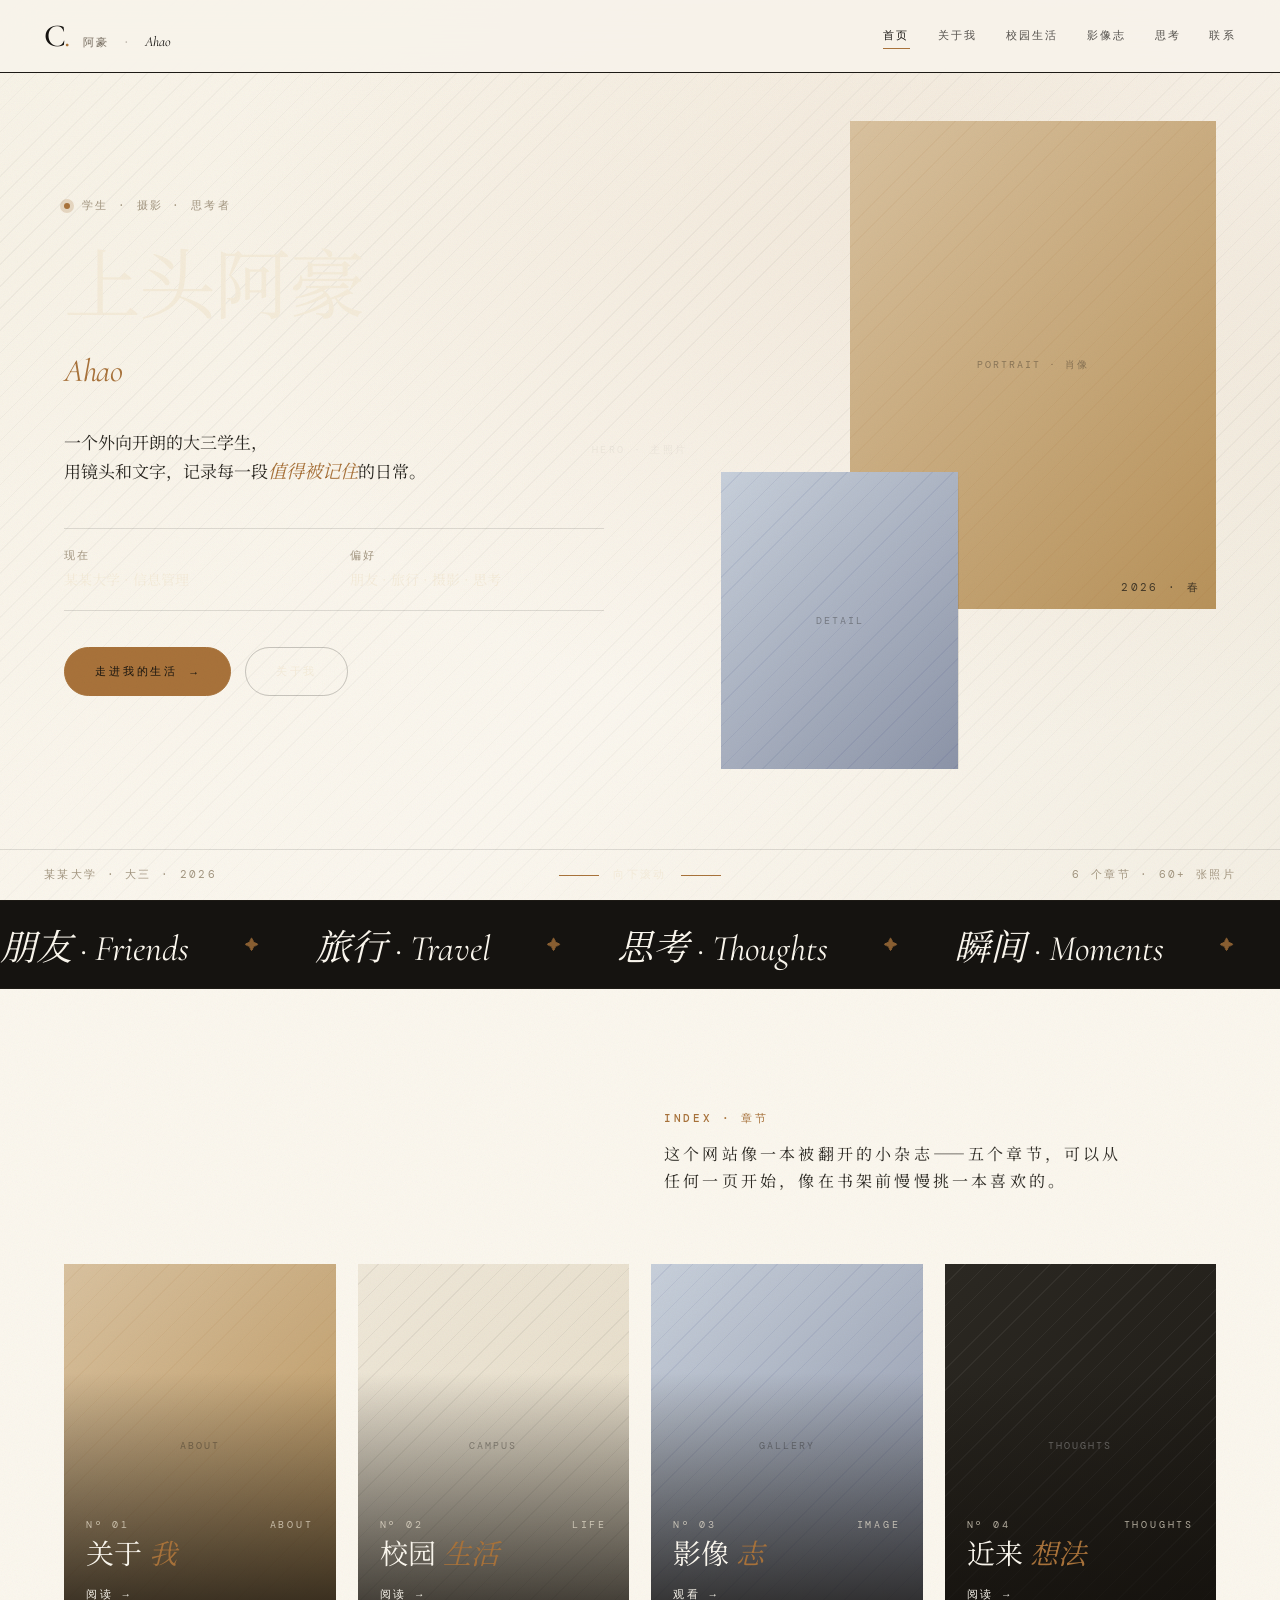
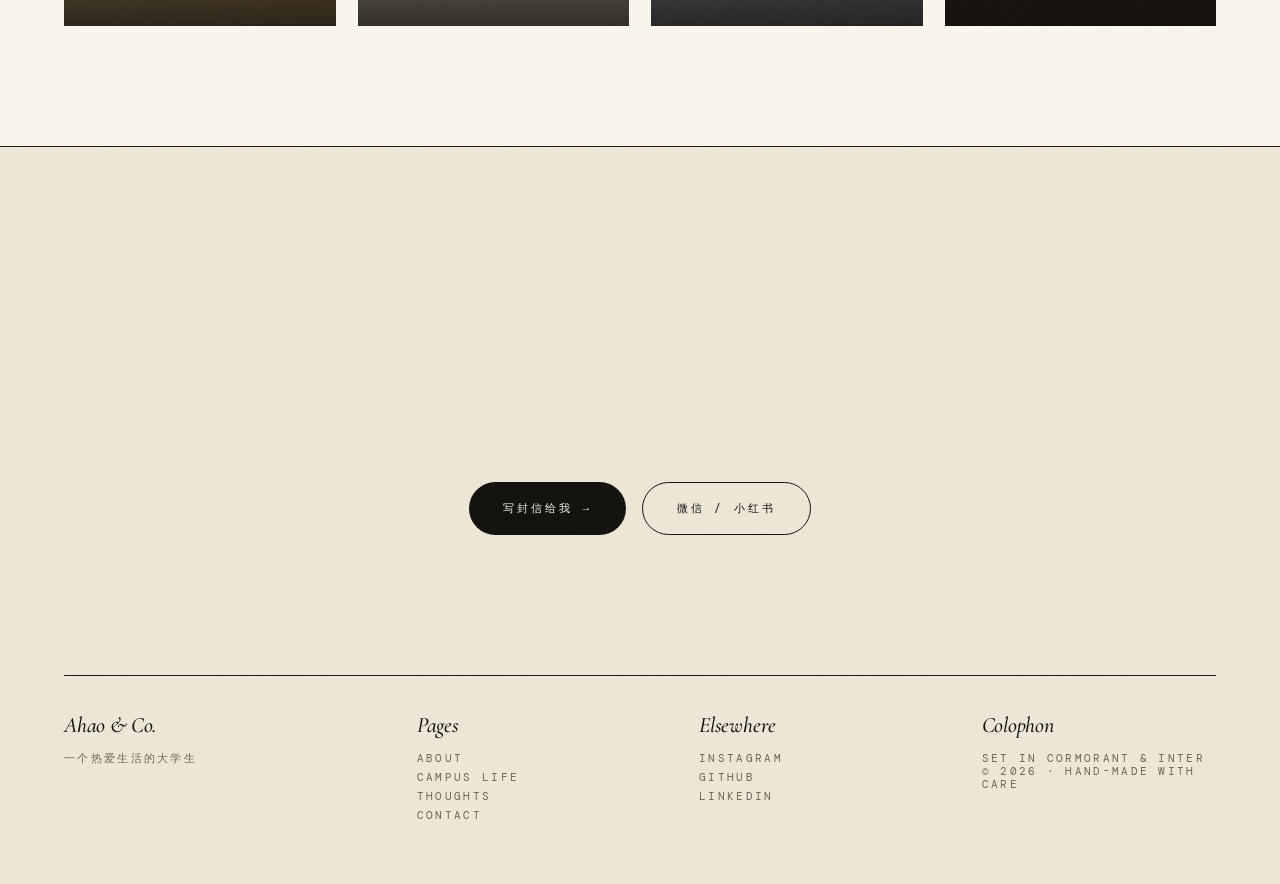
==== commit 2ae361a6: "Tighten hero typography and fix poster caption contrast - Unify every small-mono label (brand-name, " ====
--- a/index.html
+++ b/index.html
@@ -38,10 +38,10 @@
 
   <div class="jr-hero-inner">
     <div class="jr-hero-copy">
-      <div class="eyebrow"><span class="dot"></span>你好，我是</div>
+      <div class="eyebrow"><span class="dot"></span>学生 · 摄影 · 思考者</div>
       <h1 class="jr-hero-title">
         <span class="line"><span class="ink">上头</span><span class="ink">阿豪</span></span>
-        <span class="line jr-hero-alt"><em>Ahao</em><span class="slash">/</span><span class="tiny">学生 · 摄影 · 思考者</span></span>
+        <span class="line jr-hero-alt"><em>Ahao</em></span>
       </h1>
       <p class="jr-hero-lede">
         一个外向开朗的大三学生，<br/>
--- a/journal.css
+++ b/journal.css
@@ -5,9 +5,10 @@
 
 .v-journal {
   --accent: var(--accent-ochre);
-  --hero-bg: #17140f;
-  --hero-ink: #f4ebd9;
-  --hero-muted: #a39680;
+  --hero-bg: var(--paper);
+  --hero-ink: var(--ink);
+  --hero-muted: var(--muted);
+  --hero-rule: rgba(21, 19, 16, 0.12);
   background: var(--paper);
   color: var(--ink);
 }
@@ -28,10 +29,10 @@
   border-bottom: 1px solid transparent;
 }
 .jr-nav.is-scrolled {
-  background: rgba(18, 14, 10, 0.82);
+  background: rgba(251, 247, 238, 0.85);
   backdrop-filter: blur(18px) saturate(1.2);
   -webkit-backdrop-filter: blur(18px) saturate(1.2);
-  border-bottom-color: rgba(255,255,255,0.06);
+  border-bottom-color: var(--hero-rule);
   padding: 14px 44px;
 }
 .jr-nav.is-light {
@@ -68,7 +69,7 @@
 }
 .jr-nav .brand-name {
   font-family: var(--font-mono);
-  font-size: 11px;
+  font-size: 10.5px;
   letter-spacing: 0.22em;
   text-transform: uppercase;
   color: var(--hero-muted);
@@ -86,8 +87,8 @@
   display: flex;
   gap: 28px;
   font-family: var(--font-mono);
-  font-size: 11px;
-  letter-spacing: 0.2em;
+  font-size: 10.5px;
+  letter-spacing: 0.22em;
   text-transform: uppercase;
 }
 .jr-links a {
@@ -133,23 +134,22 @@
 }
 .jr-hero-bg .ph {
   width: 100%; height: 100%;
-  filter: saturate(0.82) brightness(0.5);
+  filter: saturate(0.9);
   transform: scale(1.04);
 }
 .jr-hero-bg .ph[data-tone="dark"]::before,
 .jr-hero-bg .ph::before {
   background:
-    repeating-linear-gradient(135deg, transparent 0 14px, rgba(255,255,255,0.04) 14px 15px),
-    linear-gradient(135deg, #3a2e1f, #1a1510 60%, #0e0b08);
-}
-.jr-hero-bg .ph::after { color: rgba(255,255,255,0.22); }
+    repeating-linear-gradient(135deg, transparent 0 14px, rgba(21,19,16,0.04) 14px 15px),
+    linear-gradient(135deg, #f7f1e3 0%, var(--paper) 60%, #efe8d9 100%);
+}
+.jr-hero-bg .ph::after { color: rgba(21,19,16,0.18); }
 .jr-hero-veil {
   position: absolute;
   inset: 0;
   background:
-    radial-gradient(ellipse at 70% 30%, rgba(168,114,58,0.22), transparent 55%),
-    linear-gradient(180deg, rgba(23,20,15,0.55) 0%, rgba(23,20,15,0.3) 40%, rgba(23,20,15,0.85) 100%),
-    linear-gradient(90deg, rgba(23,20,15,0.9) 0%, rgba(23,20,15,0.2) 55%, transparent 100%);
+    radial-gradient(ellipse at 75% 25%, rgba(168,114,58,0.10), transparent 55%),
+    linear-gradient(180deg, rgba(251,247,238,0.4) 0%, rgba(251,247,238,0) 30%, rgba(251,247,238,0.5) 100%);
 }
 
 .jr-hero-inner {
@@ -168,8 +168,8 @@
 
 .jr-hero-copy .eyebrow {
   font-family: var(--font-mono);
-  font-size: 11px;
-  letter-spacing: 0.32em;
+  font-size: 10.5px;
+  letter-spacing: 0.22em;
   text-transform: uppercase;
   color: var(--hero-muted);
   display: inline-flex;
@@ -227,7 +227,7 @@
   animation: heroFadeUp 1.2s 0.85s both cubic-bezier(0.16,1,0.3,1);
 }
 .jr-hero-alt em { color: var(--accent); font-style: italic; font-weight: 400; }
-.jr-hero-alt .slash { color: rgba(244,235,217,0.3); font-style: normal; font-weight: 300; }
+.jr-hero-alt .slash { color: rgba(21,19,16,0.22); font-style: normal; font-weight: 300; }
 .jr-hero-alt .tiny {
   font-family: var(--font-mono);
   font-size: 0.5em;
@@ -248,7 +248,7 @@
   font-family: var(--font-serif-body);
   font-size: 17px;
   line-height: 1.75;
-  color: rgba(244,235,217,0.78);
+  color: var(--ink-2);
   margin-bottom: 40px;
   opacity: 0;
   animation: heroFadeUp 1.2s 1.05s both cubic-bezier(0.16,1,0.3,1);
@@ -267,8 +267,8 @@
   grid-template-columns: 1fr 1fr;
   gap: 20px 32px;
   padding: 20px 0;
-  border-top: 1px solid rgba(244,235,217,0.14);
-  border-bottom: 1px solid rgba(244,235,217,0.14);
+  border-top: 1px solid var(--hero-rule);
+  border-bottom: 1px solid var(--hero-rule);
   margin-bottom: 36px;
   max-width: 540px;
   opacity: 0;
@@ -277,8 +277,8 @@
 .jr-hero-meta > div { display: flex; flex-direction: column; gap: 6px; }
 .jr-hero-meta .k {
   font-family: var(--font-mono);
-  font-size: 10px;
-  letter-spacing: 0.28em;
+  font-size: 10.5px;
+  letter-spacing: 0.22em;
   text-transform: uppercase;
   color: var(--hero-muted);
 }
@@ -320,7 +320,7 @@
 .btn-ghost {
   background: transparent;
   color: var(--hero-ink);
-  border: 1px solid rgba(244,235,217,0.28);
+  border: 1px solid rgba(21,19,16,0.22);
 }
 .btn-ghost:hover { border-color: var(--accent); color: var(--accent); }
 
@@ -333,7 +333,7 @@
 .jr-poster {
   position: absolute;
   overflow: hidden;
-  box-shadow: 0 40px 90px rgba(0,0,0,0.45);
+  box-shadow: 0 30px 60px rgba(21,19,16,0.14), 0 4px 12px rgba(21,19,16,0.06);
   opacity: 0;
   animation: posterIn 1.3s 0.3s both cubic-bezier(0.16,1,0.3,1);
 }
@@ -357,12 +357,10 @@
   display: flex;
   justify-content: space-between;
   font-family: var(--font-mono);
-  font-size: 10px;
-  letter-spacing: 0.24em;
-  text-transform: uppercase;
-  color: #fff;
-  mix-blend-mode: difference;
-  opacity: 0.85;
+  font-size: 10.5px;
+  letter-spacing: 0.22em;
+  text-transform: uppercase;
+  color: rgba(21, 19, 16, 0.72);
 }
 @keyframes posterIn {
   from { opacity: 0; transform: translateY(40px) scale(1.04); clip-path: inset(0 0 100% 0); }
@@ -374,13 +372,13 @@
   position: relative;
   z-index: 2;
   padding: 18px 44px;
-  border-top: 1px solid rgba(244,235,217,0.14);
+  border-top: 1px solid var(--hero-rule);
   display: grid;
   grid-template-columns: 1fr auto 1fr;
   align-items: center;
   font-family: var(--font-mono);
   font-size: 10.5px;
-  letter-spacing: 0.24em;
+  letter-spacing: 0.22em;
   text-transform: uppercase;
   color: var(--hero-muted);
   opacity: 0;
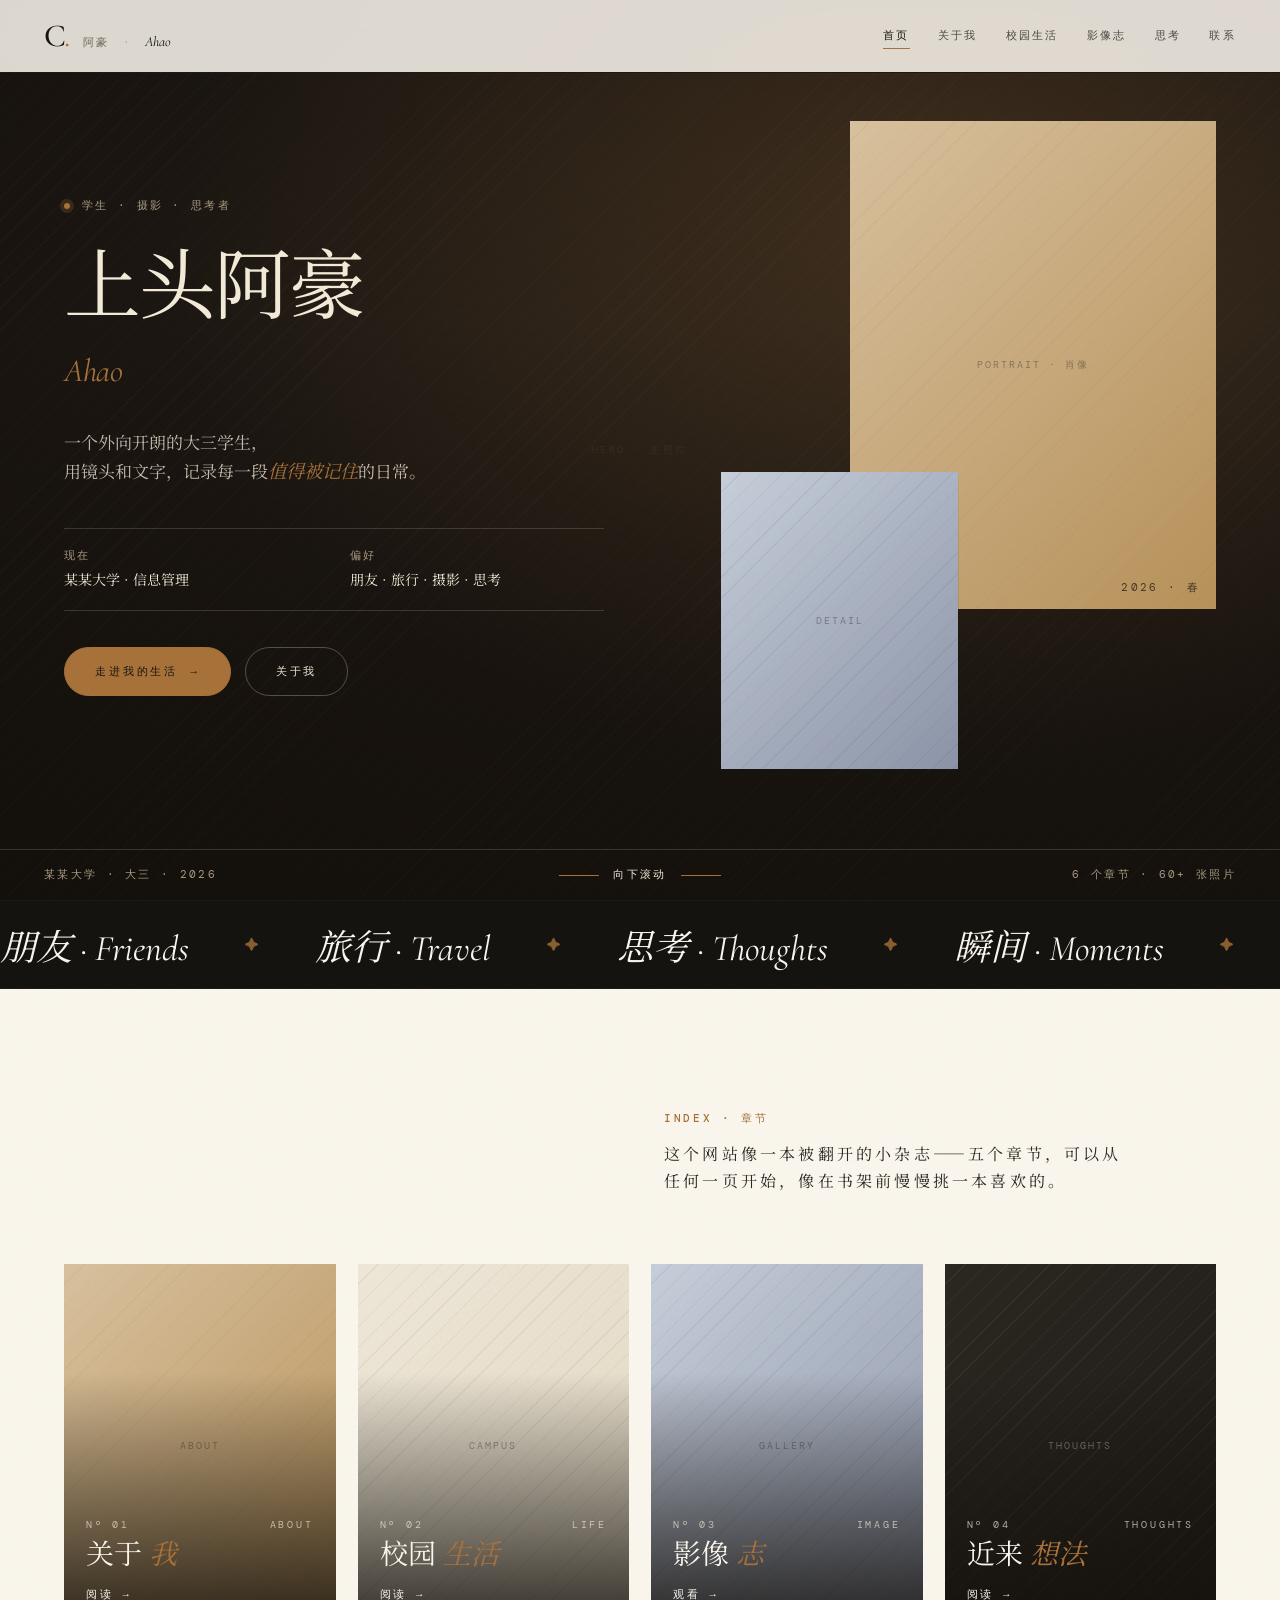
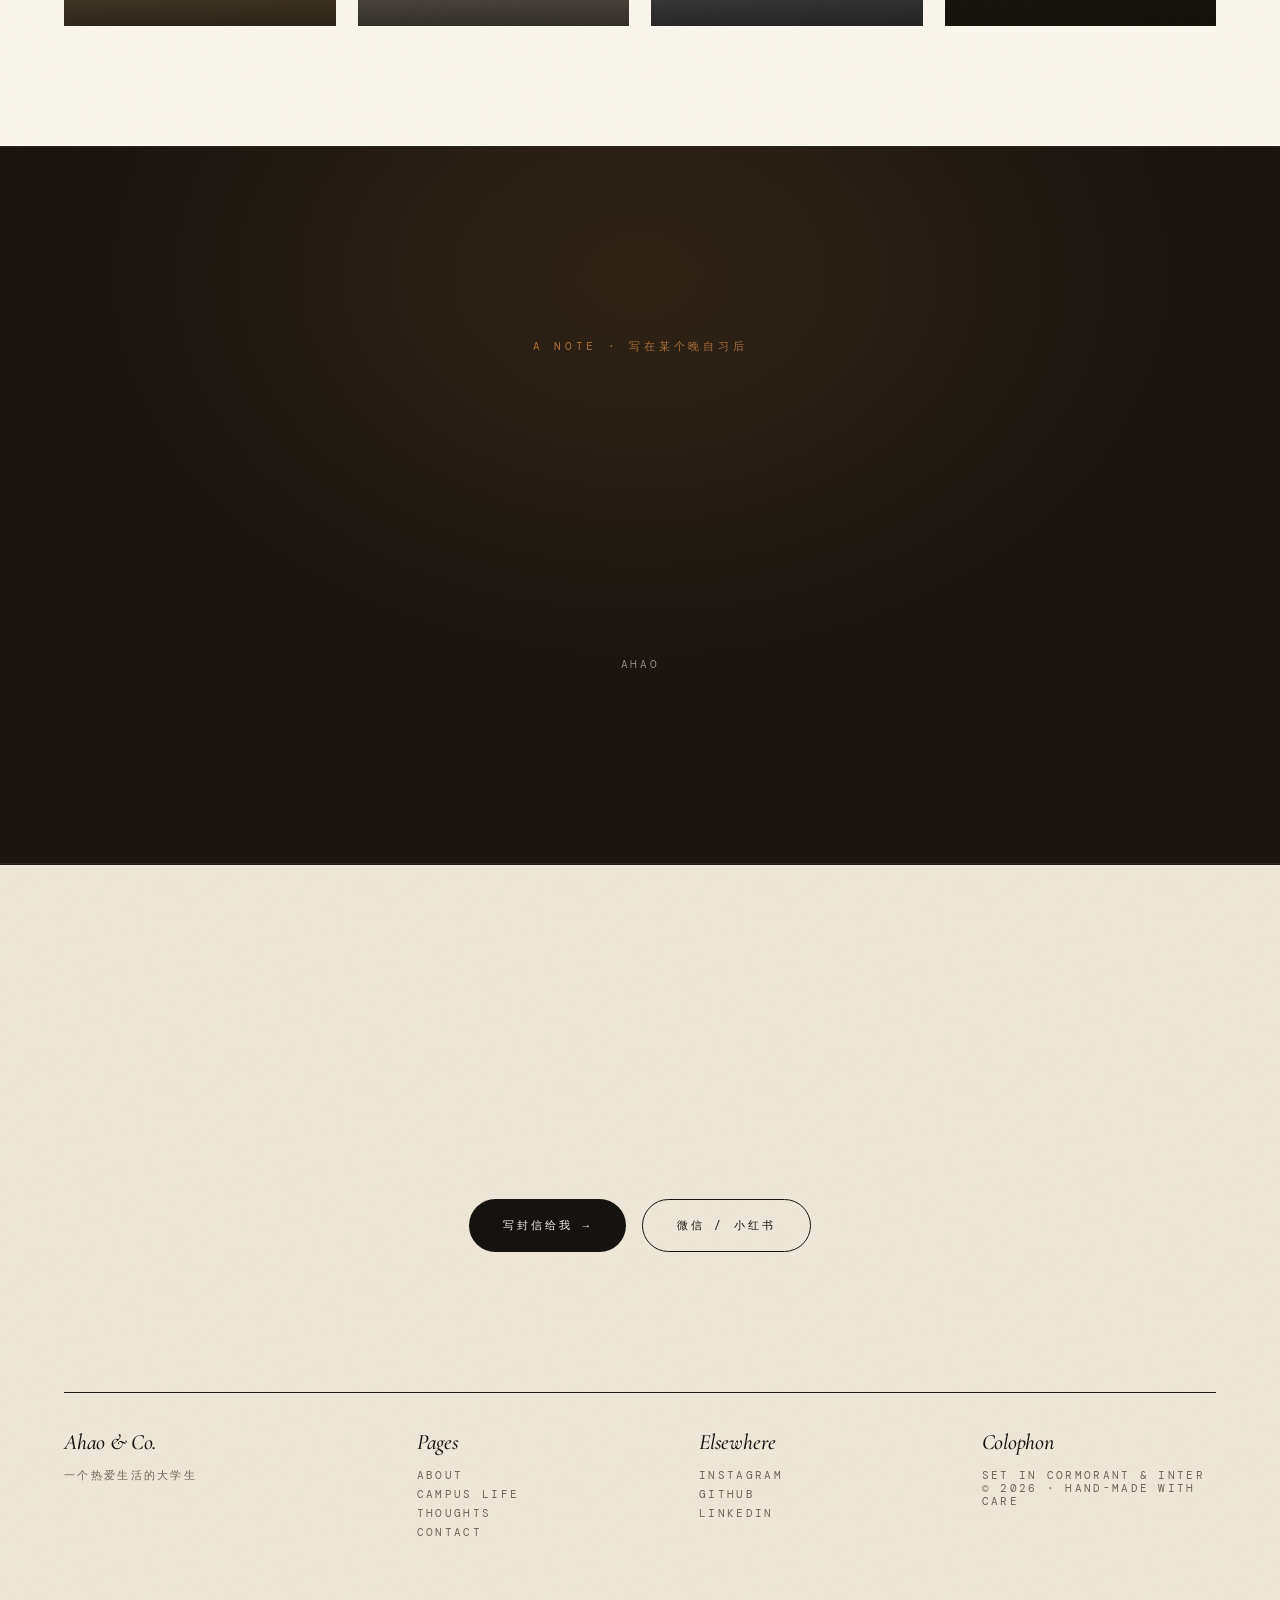
==== commit 586094b7: "Add mobile nav, lightbox, quote sections, dark hero, and a11y improvements - Mobile hamburger menu w" ====
--- a/index.html
+++ b/index.html
@@ -140,6 +140,14 @@
   </div>
 </section>
 
+<section class="jr-quote">
+  <div class="kicker" data-reveal>A note &middot; 写在某个晚自习后</div>
+  <blockquote data-reveal="clip">
+    我们终其一生，<br/>都在寻找那些<em>愿意停下来</em>，<br/>陪我们看一会儿日落的人。
+  </blockquote>
+  <span class="src" data-reveal style="--delay:.25s">Ahao</span>
+</section>
+
 <section class="jr-colophon" id="contact">
   <div class="big" data-reveal="clip">
     Let's be <em><span class="underline">friends</span></em>.
--- a/shared.css
+++ b/shared.css
@@ -104,6 +104,40 @@
   background-image: url("data:image/svg+xml,%3Csvg viewBox='0 0 256 256' xmlns='http://www.w3.org/2000/svg'%3E%3Cfilter id='n'%3E%3CfeTurbulence type='fractalNoise' baseFrequency='0.9' numOctaves='3' stitchTiles='stitch'/%3E%3C/filter%3E%3Crect width='100%25' height='100%25' filter='url(%23n)'/%3E%3C/svg%3E");
   background-size: 200px 200px;
   z-index: 20;
+}
+
+/* ---------- Keyboard focus (a11y) ---------- */
+a:focus-visible,
+button:focus-visible,
+input:focus-visible,
+select:focus-visible,
+textarea:focus-visible {
+  outline: 2px solid var(--accent-ochre);
+  outline-offset: 3px;
+  border-radius: 2px;
+}
+/* 鼠标点击时不显示焦点环，仅键盘导航时显示 */
+:focus:not(:focus-visible) { outline: none; }
+
+/* ---------- Reduced motion (a11y) ---------- */
+/* 尊重系统「减少动态效果」设置；同时兜底：即便 JS 失效，
+   reveal 元素也保持可见而不是停留在 opacity:0 */
+@media (prefers-reduced-motion: reduce) {
+  html { scroll-behavior: auto; }
+  *, *::before, *::after {
+    animation-duration: 0.001ms !important;
+    animation-iteration-count: 1 !important;
+    transition-duration: 0.001ms !important;
+    scroll-behavior: auto !important;
+  }
+  [data-reveal],
+  [data-reveal="clip"],
+  [data-reveal="mask"],
+  [data-reveal="zoom"] {
+    opacity: 1 !important;
+    transform: none !important;
+    clip-path: none !important;
+  }
 }
 
 /* ---------- Scroll reveal helper ---------- */
--- a/journal.css
+++ b/journal.css
@@ -139,17 +139,18 @@
 }
 .jr-hero-bg .ph[data-tone="dark"]::before,
 .jr-hero-bg .ph::before {
+  /* 暖墨深底 + 右上角一抹暖光（像杂志封面/横幅的氛围） */
   background:
-    repeating-linear-gradient(135deg, transparent 0 14px, rgba(21,19,16,0.04) 14px 15px),
-    linear-gradient(135deg, #f7f1e3 0%, var(--paper) 60%, #efe8d9 100%);
-}
-.jr-hero-bg .ph::after { color: rgba(21,19,16,0.18); }
+    repeating-linear-gradient(135deg, transparent 0 14px, rgba(255,255,255,0.025) 14px 15px),
+    radial-gradient(130% 120% at 72% 18%, #2c2218 0%, #1a1510 52%, #120e0a 100%);
+}
+.jr-hero-bg .ph::after { color: rgba(244,235,217,0.22); }
 .jr-hero-veil {
   position: absolute;
   inset: 0;
   background:
-    radial-gradient(ellipse at 75% 25%, rgba(168,114,58,0.10), transparent 55%),
-    linear-gradient(180deg, rgba(251,247,238,0.4) 0%, rgba(251,247,238,0) 30%, rgba(251,247,238,0.5) 100%);
+    radial-gradient(ellipse at 72% 26%, rgba(168,114,58,0.18), transparent 58%),
+    linear-gradient(180deg, rgba(18,14,10,0.34) 0%, rgba(18,14,10,0) 36%, rgba(18,14,10,0.46) 100%);
 }
 
 .jr-hero-inner {
@@ -248,7 +249,7 @@
   font-family: var(--font-serif-body);
   font-size: 17px;
   line-height: 1.75;
-  color: var(--ink-2);
+  color: rgba(244, 235, 217, 0.78);
   margin-bottom: 40px;
   opacity: 0;
   animation: heroFadeUp 1.2s 1.05s both cubic-bezier(0.16,1,0.3,1);
@@ -320,7 +321,7 @@
 .btn-ghost {
   background: transparent;
   color: var(--hero-ink);
-  border: 1px solid rgba(21,19,16,0.22);
+  border: 1px solid rgba(244,235,217,0.28);
 }
 .btn-ghost:hover { border-color: var(--accent); color: var(--accent); }
 
@@ -552,6 +553,65 @@
   color: var(--muted);
 }
 
+/* =========================
+   Quote band — 全幅金句段（深色横幅式，呼应 life/gallery 横幅）
+   ========================= */
+.jr-quote {
+  position: relative;
+  padding: clamp(112px, 15vw, 200px) 24px;
+  text-align: center;
+  background: #1a1510;            /* 暖墨深底，与 Hero 一致 */
+  border-top: 1px solid rgba(244, 235, 217, 0.08);
+  border-bottom: 1px solid rgba(244, 235, 217, 0.08);
+  overflow: hidden;
+}
+/* 右上角一抹暖光，避免纯黑死板 */
+.jr-quote::before {
+  content: '';
+  position: absolute;
+  inset: 0;
+  pointer-events: none;
+  background: radial-gradient(ellipse 70% 90% at 50% 18%, rgba(168,114,58,0.16), transparent 60%);
+}
+.jr-quote .kicker {
+  position: relative;
+  font-family: var(--font-mono);
+  font-size: 11px;
+  letter-spacing: 0.34em;
+  text-transform: uppercase;
+  color: var(--accent);
+  margin-bottom: 30px;
+}
+.jr-quote blockquote {
+  position: relative;
+  max-width: 1000px;
+  margin: 0 auto;
+  font-family: var(--font-display);
+  font-style: italic;
+  font-weight: 400;
+  font-size: clamp(30px, 4.8vw, 64px);
+  line-height: 1.3;
+  letter-spacing: -0.01em;
+  color: #f4ebd9;
+}
+.jr-quote blockquote em {
+  font-style: italic;
+  color: var(--accent);
+}
+.jr-quote .src {
+  position: relative;
+  display: block;
+  margin-top: 34px;
+  font-family: var(--font-mono);
+  font-size: 10.5px;
+  letter-spacing: 0.26em;
+  text-transform: uppercase;
+  color: rgba(244, 235, 217, 0.55);
+}
+@media (max-width: 720px) {
+  .jr-quote { padding: 92px 22px; }
+}
+
 /* Facts grid (about section) */
 .jr-facts {
   grid-column: 1 / -1;
@@ -716,7 +776,10 @@
 .jr-banner .overlay {
   position: absolute;
   inset: 0;
-  background: linear-gradient(180deg, rgba(21,19,16,0.55) 0%, rgba(21,19,16,0.15) 40%, rgba(21,19,16,0.65) 100%);
+  /* 中间加深 + 居中暗角，保证居中的白色短句在任何照片/占位上都清晰 */
+  background:
+    radial-gradient(ellipse 80% 60% at 50% 50%, rgba(21,19,16,0.34) 0%, transparent 62%),
+    linear-gradient(180deg, rgba(21,19,16,0.62) 0%, rgba(21,19,16,0.42) 45%, rgba(21,19,16,0.70) 100%);
 }
 .jr-banner .content {
   position: relative;
@@ -1220,3 +1283,76 @@
   .jr-thoughts .essay .arr { grid-column: 1 / -1; text-align: right; }
   .jr-colophon .foot { grid-template-columns: 1fr 1fr; }
 }
+
+/* =========================
+   Mobile nav — hamburger + full-screen drawer
+   （汉堡按钮由 pages.js 注入到 .jr-nav 内）
+   ========================= */
+.jr-nav-toggle { display: none; }
+
+@media (max-width: 820px) {
+  .jr-nav { padding: 16px 22px; }
+  .jr-nav.is-scrolled { padding: 12px 22px; }
+
+  .jr-nav-toggle {
+    display: inline-flex;
+    flex-direction: column;
+    justify-content: center;
+    gap: 5px;
+    width: 44px; height: 44px;
+    padding: 11px 9px;
+    margin: -8px -9px -8px 0;
+    background: transparent;
+    border: 0;
+    cursor: pointer;
+    z-index: 60;
+  }
+  .jr-nav-toggle span {
+    display: block;
+    height: 1.6px;
+    width: 100%;
+    background: var(--ink);
+    border-radius: 2px;
+    transition: transform .35s cubic-bezier(.16,1,.3,1), opacity .2s ease;
+  }
+  body.nav-open .jr-nav-toggle span:nth-child(1) { transform: translateY(6.6px) rotate(45deg); }
+  body.nav-open .jr-nav-toggle span:nth-child(2) { opacity: 0; }
+  body.nav-open .jr-nav-toggle span:nth-child(3) { transform: translateY(-6.6px) rotate(-45deg); }
+
+  .jr-links {
+    position: fixed;
+    top: 0;
+    left: 0;
+    width: 100%;
+    height: 100vh;
+    height: 100dvh;
+    flex-direction: column;
+    flex-wrap: nowrap;            /* 覆盖 1100px 断点泄漏过来的 wrap */
+    justify-content: center;
+    align-items: flex-start;
+    gap: 2px;
+    padding: 0 32px;
+    background: rgba(248, 243, 235, 0.98);
+    backdrop-filter: blur(22px) saturate(1.2);
+    -webkit-backdrop-filter: blur(22px) saturate(1.2);
+    transform: translateX(100%);
+    transition: transform .5s cubic-bezier(.77,0,.18,1);
+    z-index: 55;
+  }
+  body.nav-open .jr-links { transform: translateX(0); }
+  body.nav-open { overflow: hidden; }
+
+  .jr-links a {
+    font-family: var(--font-display);
+    font-style: normal;
+    font-size: 30px;
+    line-height: 1.3;
+    letter-spacing: 0;
+    text-transform: none;
+    opacity: 1;
+    color: var(--ink);
+    padding: 10px 0;
+  }
+  .jr-links a::after { display: none; }
+  .jr-links a[aria-current="page"] { color: var(--accent); }
+}
--- a/pages.css
+++ b/pages.css
@@ -8,9 +8,12 @@
    variation wrapper used by the design playground. */
 body.page {
   --accent: var(--accent-ochre);
-  --hero-bg: #17140f;
+  /* 暖调深色 Hero（线上原设计意图）：深暖底 + 浅米色字。
+     占位背景与 veil 也改成深色，确保浅色文字清晰可读。 */
+  --hero-bg: #1a1510;
   --hero-ink: #f4ebd9;
-  --hero-muted: #a39680;
+  --hero-muted: #a99a82;
+  --hero-rule: rgba(244, 235, 217, 0.16);
 }
 
 /* Slim sub-page header (used on pages that don't have a full hero) */
@@ -502,3 +505,101 @@
   /* 隐藏占位标签文字 */
   display: none !important;
 }
+
+/* ------------------------------------------------------------
+   影像志：筛选切换时的轻微淡入（由 pages.js 加 .reflow 触发）
+   ------------------------------------------------------------ */
+.jr-album .grid .tile.reflow {
+  animation: tileReflow .5s cubic-bezier(.16, 1, .3, 1);
+}
+@keyframes tileReflow {
+  from { opacity: 0; transform: scale(.97); }
+  to   { opacity: 1; transform: none; }
+}
+
+/* ------------------------------------------------------------
+   灯箱 Lightbox（由 pages.js initLightbox 注入）
+   ------------------------------------------------------------ */
+.lightbox {
+  position: fixed;
+  inset: 0;
+  z-index: 200;
+  display: none;
+  align-items: center;
+  justify-content: center;
+  padding: 6vh 6vw;
+  background: rgba(15, 13, 10, 0.93);
+  backdrop-filter: blur(8px);
+  -webkit-backdrop-filter: blur(8px);
+}
+body.lb-open { overflow: hidden; }
+body.lb-open .lightbox { display: flex; animation: lbFade .3s ease; }
+@keyframes lbFade { from { opacity: 0; } to { opacity: 1; } }
+
+.lightbox .lb-stage {
+  max-width: min(1100px, 90vw);
+  display: flex;
+  flex-direction: column;
+  gap: 16px;
+  margin: 0;
+}
+.lightbox .lb-img {
+  width: min(1100px, 90vw);
+  height: 78vh;
+  background-size: contain;
+  background-position: center;
+  background-repeat: no-repeat;
+}
+.lightbox .lb-img.is-empty {
+  background:
+    repeating-linear-gradient(135deg, transparent 0 14px, rgba(255,255,255,0.06) 14px 15px),
+    linear-gradient(135deg, #2b2822, #1d1a15);
+  display: flex;
+  align-items: center;
+  justify-content: center;
+}
+.lightbox .lb-img.is-empty::after {
+  content: attr(data-label);
+  font-family: var(--font-mono);
+  font-size: 11px;
+  letter-spacing: 0.2em;
+  text-transform: uppercase;
+  color: rgba(255, 255, 255, 0.5);
+}
+.lightbox .lb-cap {
+  text-align: center;
+  font-family: var(--font-mono);
+  font-size: 11px;
+  letter-spacing: 0.22em;
+  text-transform: uppercase;
+  color: rgba(244, 235, 217, 0.72);
+}
+.lightbox button {
+  position: absolute;
+  width: 48px; height: 48px;
+  border-radius: 50%;
+  background: rgba(244, 235, 217, 0.08);
+  color: #f4ebd9;
+  border: 1px solid rgba(244, 235, 217, 0.22);
+  cursor: pointer;
+  font-size: 20px;
+  line-height: 1;
+  display: flex;
+  align-items: center;
+  justify-content: center;
+  transition: background .3s ease, border-color .3s ease;
+}
+.lightbox button:hover {
+  background: var(--accent);
+  border-color: var(--accent);
+}
+.lightbox .lb-close { top: 24px; right: 24px; }
+.lightbox .lb-prev  { left: 24px;  top: 50%; transform: translateY(-50%); }
+.lightbox .lb-next  { right: 24px; top: 50%; transform: translateY(-50%); }
+
+@media (max-width: 720px) {
+  .lightbox .lb-img { height: 62vh; }
+  .lightbox .lb-close { top: 14px; right: 14px; }
+  .lightbox .lb-prev  { left: 12px; }
+  .lightbox .lb-next  { right: 12px; }
+}
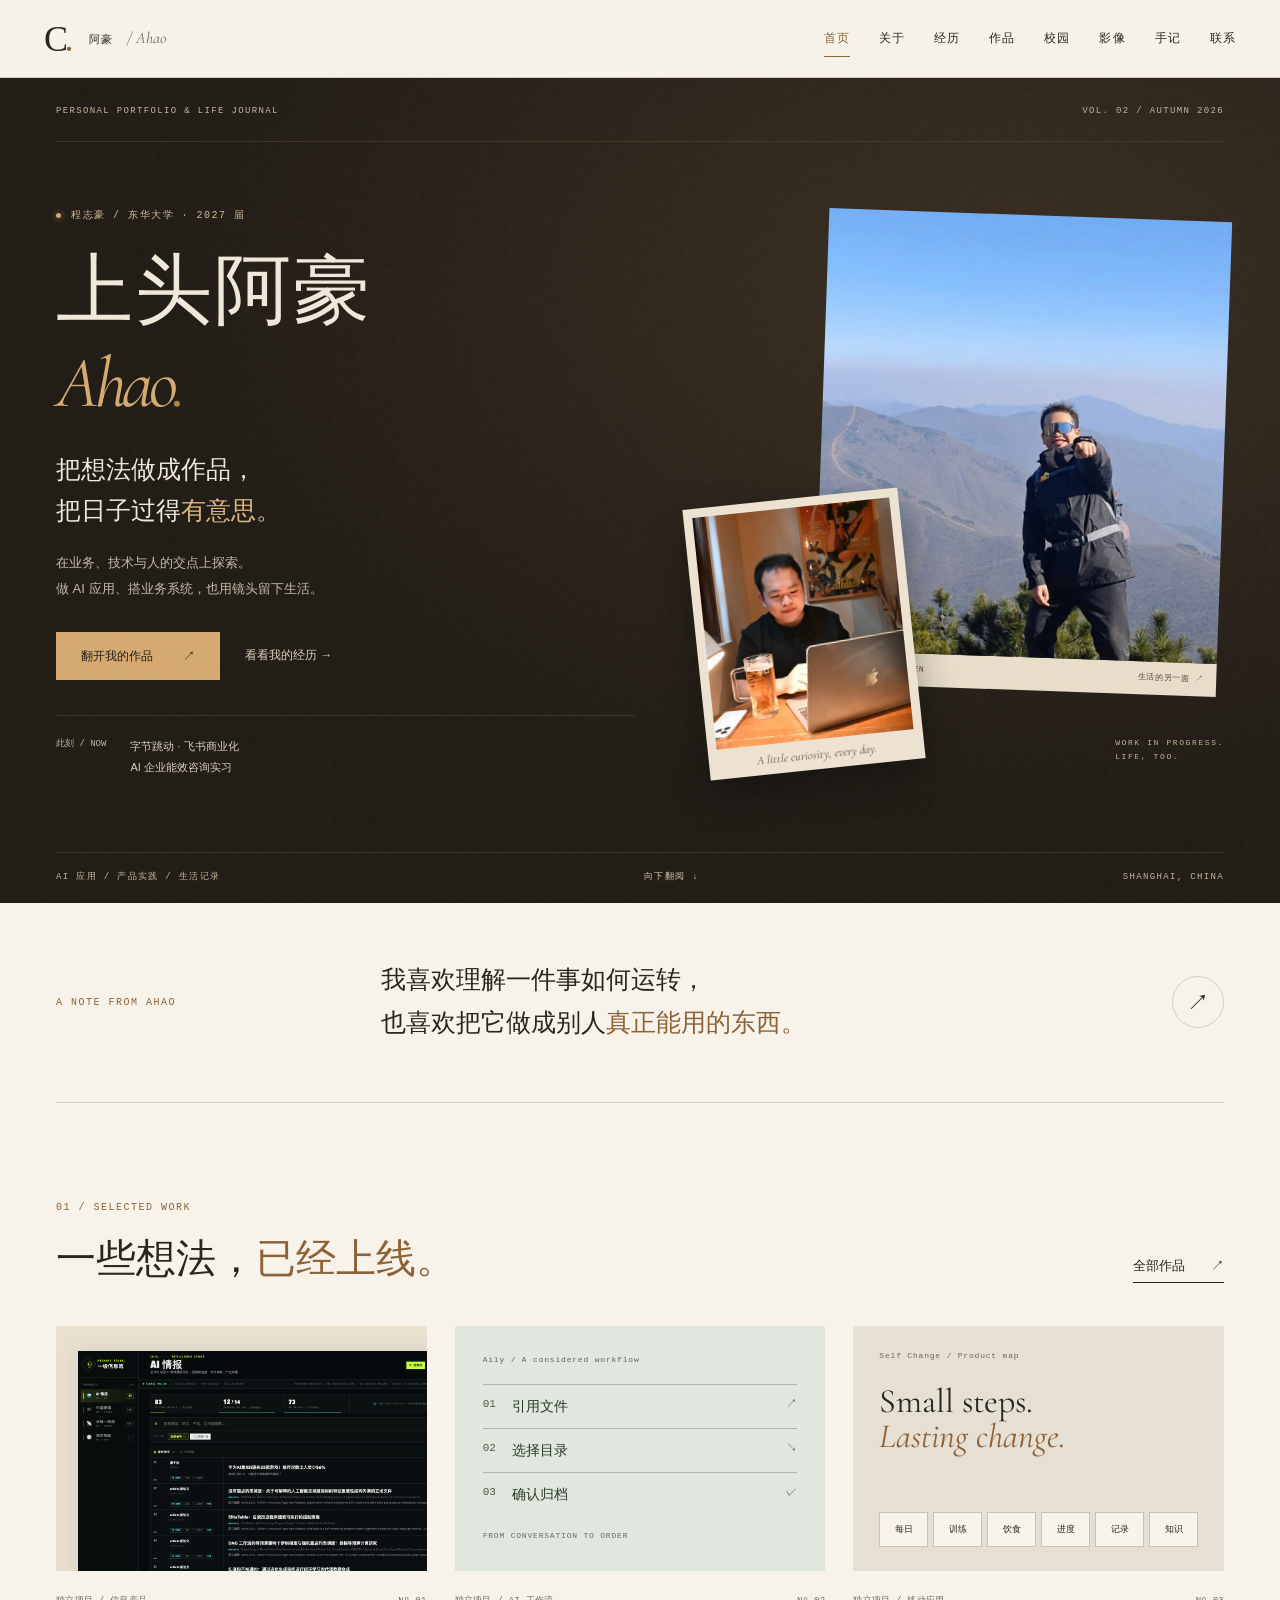
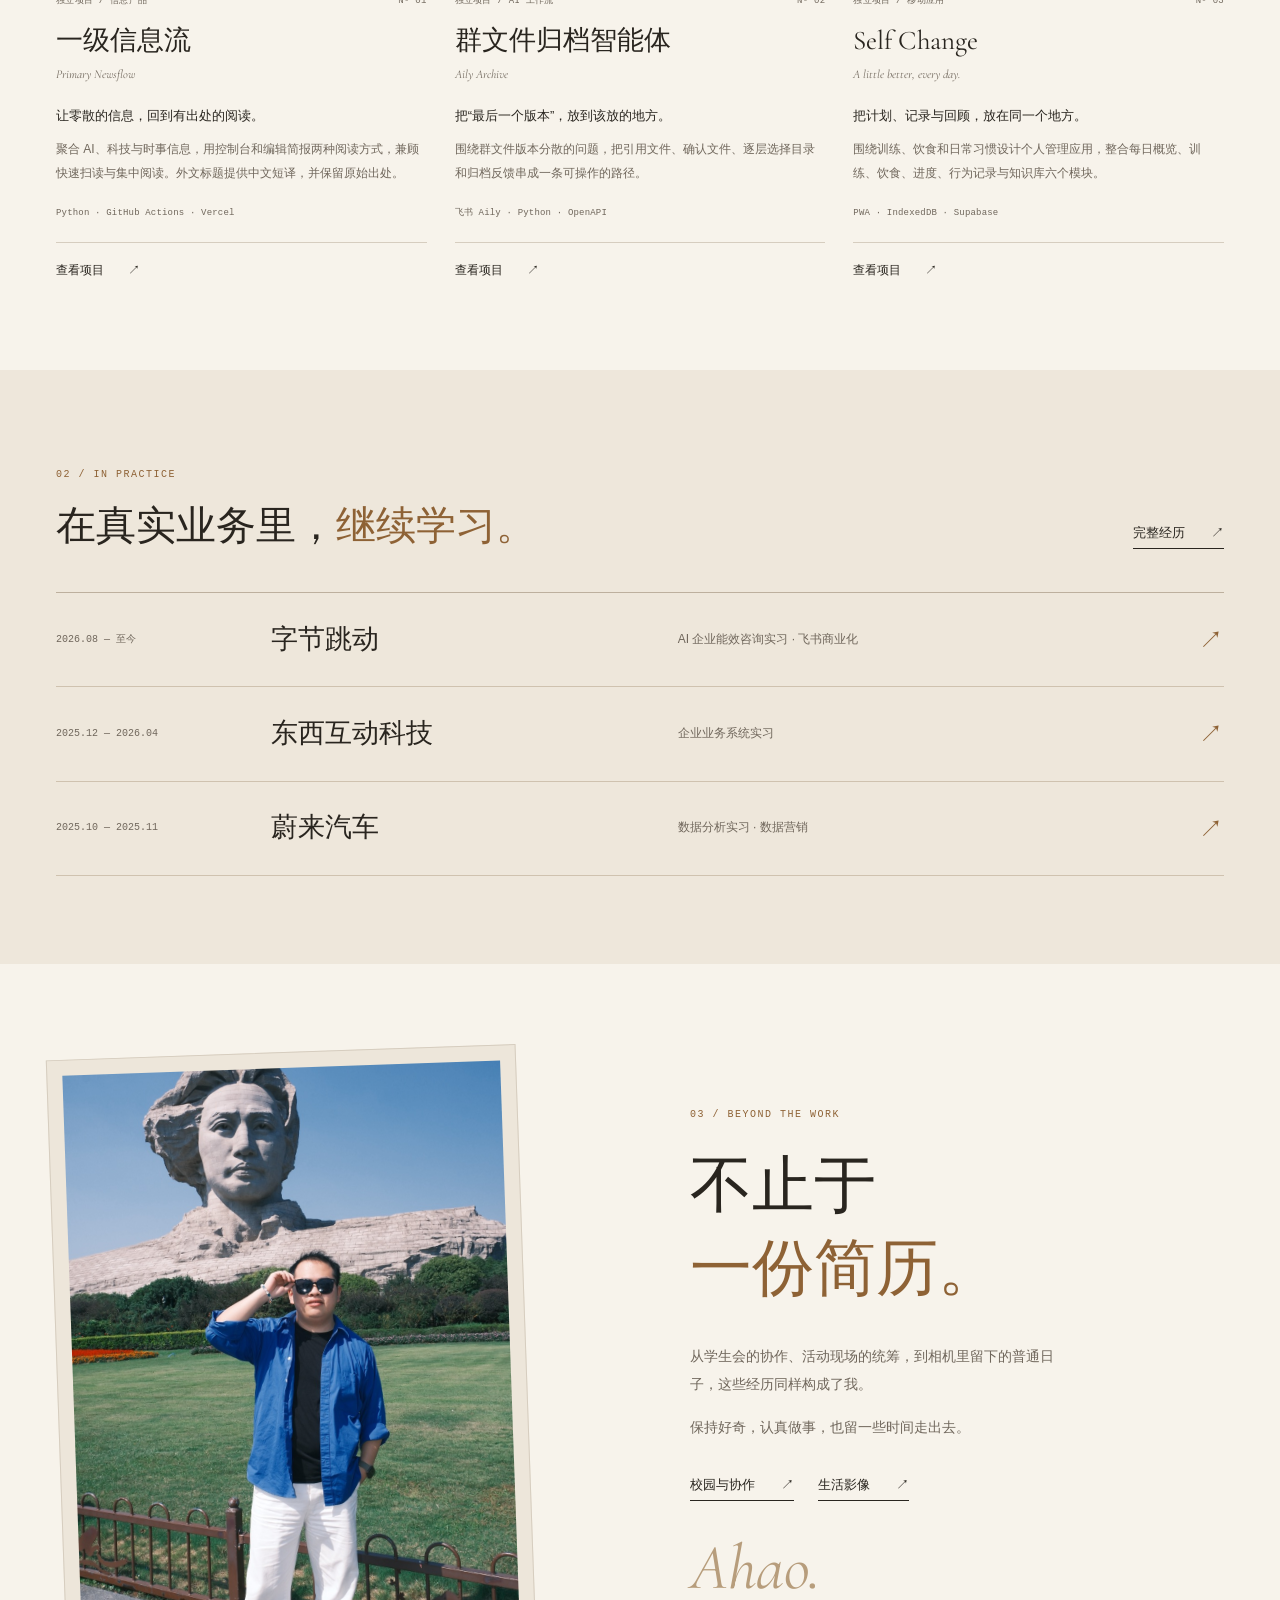
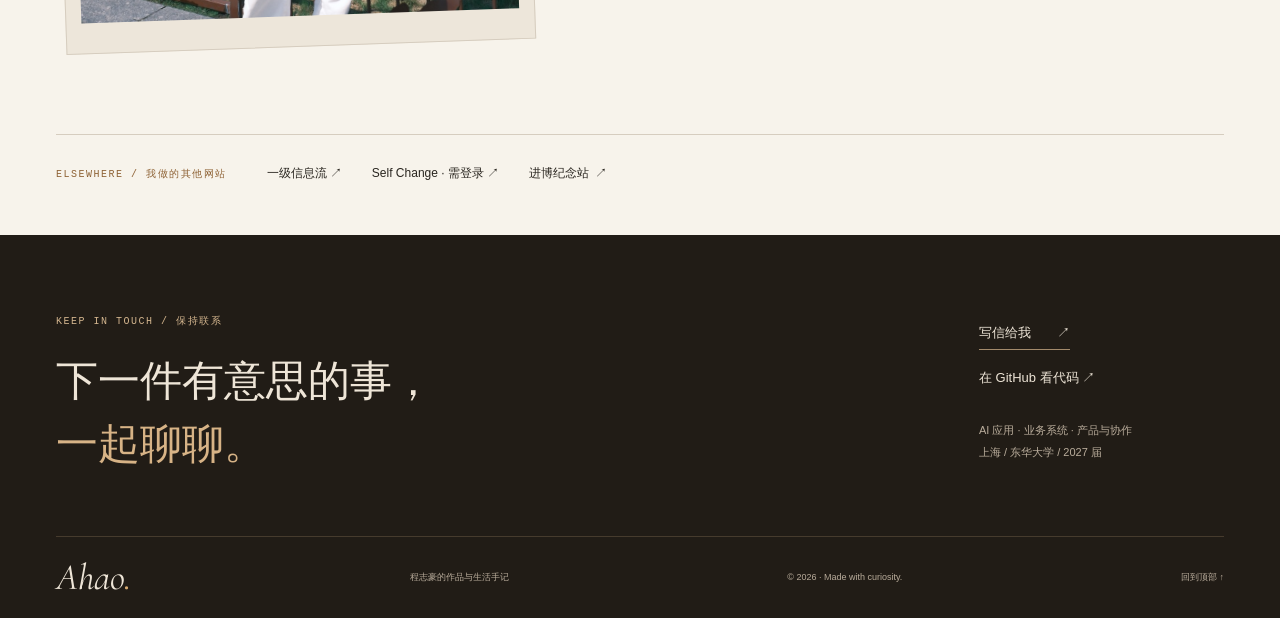
==== commit daefc08e: "Update personal portfolio with experience, projects and editorial design" ====
--- a/index.html
+++ b/index.html
@@ -1,189 +1,360 @@
-<!DOCTYPE html>
+<!doctype html>
 <html lang="zh-CN">
-<head>
-<meta charset="UTF-8" />
-<meta name="viewport" content="width=device-width, initial-scale=1.0" />
-<title>上头阿豪 · Portfolio — 首页</title>
-
-<link rel="preconnect" href="https://fonts.googleapis.com">
-<link rel="preconnect" href="https://fonts.gstatic.com" crossorigin>
-<link href="https://fonts.googleapis.com/css2?family=Cormorant+Garamond:ital,wght@0,300;0,400;0,500;0,600;1,300;1,400;1,500;1,600&family=Inter:wght@300;400;500;600&family=DM+Mono:wght@400;500&family=Noto+Serif+SC:wght@300;400;500;600&family=Noto+Sans+SC:wght@300;400;500&display=swap" rel="stylesheet">
-
-<link rel="stylesheet" href="shared.css">
-<link rel="stylesheet" href="journal.css">
-<link rel="stylesheet" href="pages.css">
-</head>
-<body class="grain page v-journal">
-
-<header class="jr-nav">
-  <a class="brand" href="index.html">
-    <span class="brand-mark">C<em>.</em></span>
-    <span class="brand-name">阿豪 <span class="sep">·</span> <em>Ahao</em></span>
-  </a>
-  <nav class="jr-links">
-    <a href="index.html">首页</a>
-    <a href="about.html">关于我</a>
-    <a href="life.html">校园生活</a>
-    <a href="gallery.html">影像志</a>
-    <a href="thoughts.html">思考</a>
-    <a href="contact.html">联系</a>
-  </nav>
-</header>
-
-<section class="jr-hero" id="home">
-  <div class="jr-hero-bg">
-    <div class="ph" data-img="hero" data-label="Hero · 主照片"></div>
-    <div class="jr-hero-veil"></div>
-  </div>
-
-  <div class="jr-hero-inner">
-    <div class="jr-hero-copy">
-      <div class="eyebrow"><span class="dot"></span>学生 · 摄影 · 思考者</div>
-      <h1 class="jr-hero-title">
-        <span class="line"><span class="ink">上头</span><span class="ink">阿豪</span></span>
-        <span class="line jr-hero-alt"><em>Ahao</em></span>
-      </h1>
-      <p class="jr-hero-lede">
-        一个外向开朗的大三学生，<br/>
-        用镜头和文字，记录每一段<em>值得被记住</em>的日常。
-      </p>
-      <div class="jr-hero-meta">
-        <div><span class="k">现在</span><span class="v">某某大学 · 信息管理</span></div>
-        <div><span class="k">偏好</span><span class="v">朋友 · 旅行 · 摄影 · 思考</span></div>
+  <head>
+    <meta charset="utf-8" />
+    <meta name="viewport" content="width=device-width,initial-scale=1" />
+    <title>把想法做成作品，把日子过得有意思 · 程志豪 / 上头阿豪</title>
+    <meta
+      name="description"
+      content="程志豪，上头阿豪。东华大学信息管理与信息系统专业 2027 届，分享 AI 应用、业务系统、个人项目与生活记录。"
+    />
+    <meta name="theme-color" content="#211c16" />
+    <link rel="canonical" href="https://www.calvinsfweb.top/" />
+    <meta
+      property="og:title"
+      content="把想法做成作品，把日子过得有意思 · 程志豪"
+    />
+    <meta
+      property="og:description"
+      content="程志豪，上头阿豪。东华大学信息管理与信息系统专业 2027 届，分享 AI 应用、业务系统、个人项目与生活记录。"
+    />
+    <meta
+      property="og:image"
+      content="https://www.calvinsfweb.top/images/portrait.jpg"
+    />
+    <meta property="og:type" content="website" />
+    <link rel="icon" href="favicon.svg" type="image/svg+xml" />
+    <link rel="stylesheet" href="editorial.css" />
+    <script src="pages.js" defer></script>
+    <noscript
+      ><style>
+        @media (max-width: 820px) {
+          .site-header {
+            height: auto;
+            position: static;
+            flex-wrap: wrap;
+            padding-block: 15px;
+          }
+          #site-nav {
+            display: flex;
+            position: static;
+            height: auto;
+            transform: none;
+            visibility: visible;
+            pointer-events: auto;
+            flex-direction: row;
+            flex-wrap: wrap;
+            padding: 10px 0;
+            gap: 12px;
+            background: transparent;
+          }
+          #site-nav a {
+            font-size: 13px;
+            padding: 5px;
+          }
+          .menu-toggle {
+            display: none;
+          }
+        }
+      </style></noscript
+    >
+  </head>
+  <body class="home" id="top">
+    <a class="skip-link" href="#main">跳至正文</a>
+    <header class="site-header">
+      <a class="brand" href="index.html" aria-label="阿豪，返回首页"
+        ><span class="brand-symbol">C<span>.</span></span
+        ><span>阿豪 <i>/ Ahao</i></span></a
+      ><button
+        class="menu-toggle"
+        type="button"
+        aria-expanded="false"
+        aria-controls="site-nav"
+        aria-label="打开导航菜单"
+      >
+        <span></span><span></span>
+      </button>
+      <nav id="site-nav" aria-label="主导航">
+        <a href="index.html" aria-current="page">首页</a
+        ><a href="about.html">关于</a><a href="experience.html">经历</a
+        ><a href="projects.html">作品</a><a href="life.html">校园</a
+        ><a href="gallery.html">影像</a><a href="thoughts.html">手记</a
+        ><a href="contact.html">联系</a>
+      </nav>
+    </header>
+    <main id="main">
+      <section class="cover">
+        <div class="cover-top">
+          <span>PERSONAL PORTFOLIO & LIFE JOURNAL</span
+          ><span>VOL. 02 / AUTUMN 2026</span>
+        </div>
+        <div class="cover-grid">
+          <div class="cover-copy">
+            <span class="eyebrow"
+              ><span class="live-dot"></span>程志豪 / 东华大学 · 2027 届</span
+            >
+            <h1>
+              上头阿豪<span class="signature">Ahao<span>.</span></span>
+            </h1>
+            <p class="cover-statement">
+              把想法做成作品，<br />把日子过得<em>有意思。</em>
+            </p>
+            <p class="cover-desc">
+              在业务、技术与人的交点上探索。<br />做 AI
+              应用、搭业务系统，也用镜头留下生活。
+            </p>
+            <div class="cover-actions">
+              <a class="button warm" href="projects.html"
+                >翻开我的作品 <span>↗</span></a
+              ><a class="quiet-link" href="experience.html">看看我的经历 →</a>
+            </div>
+            <div class="cover-status">
+              <span>此刻 / NOW</span>
+              <p>字节跳动 · 飞书商业化<br />AI 企业能效咨询实习</p>
+            </div>
+          </div>
+          <div class="cover-photos">
+            <figure class="cover-main">
+              <img
+                src="images/portrait.jpg"
+                alt="阿豪在山间的个人照片"
+                class=""
+                loading="eager"
+                decoding="async"
+              />
+              <figcaption>
+                <span>OUTSIDE THE SCREEN</span><span>生活的另一面 ↗</span>
+              </figcaption>
+            </figure>
+            <figure class="cover-small">
+              <img
+                src="images/portraitSm.jpg"
+                alt="阿豪坐在咖啡馆使用电脑"
+                class=""
+                loading="eager"
+                decoding="async"
+              />
+              <figcaption>A little curiosity, every day.</figcaption>
+            </figure>
+            <span class="photo-note">WORK IN PROGRESS.<br />LIFE, TOO.</span>
+          </div>
+        </div>
+        <div class="cover-bottom">
+          <span>AI 应用 / 产品实践 / 生活记录</span
+          ><a href="#selected">向下翻阅 ↓</a><span>SHANGHAI, CHINA</span>
+        </div>
+      </section>
+      <div class="intro-strip wrap">
+        <span class="eyebrow">A note from Ahao</span>
+        <p>
+          我喜欢理解一件事如何运转，<br />也喜欢把它做成别人<span
+            >真正能用的东西。</span
+          >
+        </p>
+        <a class="round-link" href="about.html" aria-label="了解阿豪">↗</a>
       </div>
-      <div class="jr-hero-actions">
-        <a href="life.html" class="btn-primary">走进我的生活 <span class="arr">→</span></a>
-        <a href="about.html" class="btn-ghost">关于我</a>
+      <section class="wrap section" id="selected">
+        <div class="section-heading">
+          <div>
+            <span class="eyebrow">01 / SELECTED WORK</span>
+            <h2>一些想法，<em>已经上线。</em></h2>
+          </div>
+          <a class="text-link" href="projects.html"
+            >全部作品 <span aria-hidden="true">↗</span></a
+          >
+        </div>
+        <div class="featured-grid">
+          <article class="project-card" id="newsflow" data-category="web">
+            <div class="project-art news-art">
+              <img
+                src="images/newsflow-202610.png"
+                alt="一级信息流网站实际界面"
+                class=""
+                loading="lazy"
+                decoding="async"
+              />
+            </div>
+            <div class="project-body">
+              <div class="card-meta">
+                <span>独立项目 / 信息产品</span><span>Nº 01</span>
+              </div>
+              <h3>一级信息流</h3>
+              <p class="project-en">Primary Newsflow</p>
+              <p class="project-lead">让零散的信息，回到有出处的阅读。</p>
+              <p>
+                聚合
+                AI、科技与时事信息，用控制台和编辑简报两种阅读方式，兼顾快速扫读与集中阅读。外文标题提供中文短译，并保留原始出处。
+              </p>
+              <div class="tags">Python · GitHub Actions · Vercel</div>
+              <div class="project-links">
+                <a class="text-link" href="projects.html#newsflow"
+                  >查看项目 <span aria-hidden="true">↗</span></a
+                >
+              </div>
+            </div>
+          </article>
+          <article class="project-card" id="aily" data-category="ai">
+            <div class="project-art flow-art">
+              <span class="art-label">Aily / A considered workflow</span>
+              <div class="flow-step">01 <span>引用文件</span><b>↗</b></div>
+              <div class="flow-step">02 <span>选择目录</span><b>↘</b></div>
+              <div class="flow-step">03 <span>确认归档</span><b>✓</b></div>
+              <span class="art-foot">FROM CONVERSATION TO ORDER</span>
+            </div>
+            <div class="project-body">
+              <div class="card-meta">
+                <span>独立项目 / AI 工作流</span><span>Nº 02</span>
+              </div>
+              <h3>群文件归档智能体</h3>
+              <p class="project-en">Aily Archive</p>
+              <p class="project-lead">把“最后一个版本”，放到该放的地方。</p>
+              <p>
+                围绕群文件版本分散的问题，把引用文件、确认文件、逐层选择目录和归档反馈串成一条可操作的路径。
+              </p>
+              <div class="tags">飞书 Aily · Python · OpenAPI</div>
+              <div class="project-links">
+                <a class="text-link" href="projects.html#aily"
+                  >查看项目 <span aria-hidden="true">↗</span></a
+                >
+              </div>
+            </div>
+          </article>
+          <article class="project-card" id="self-change" data-category="web">
+            <div class="project-art health-art">
+              <span class="art-label">Self Change / Product map</span
+              ><span class="health-title"
+                >Small steps.<br /><em>Lasting change.</em></span
+              >
+              <div class="health-grid">
+                <span>每日</span><span>训练</span><span>饮食</span
+                ><span>进度</span><span>记录</span><span>知识</span>
+              </div>
+            </div>
+            <div class="project-body">
+              <div class="card-meta">
+                <span>独立项目 / 移动应用</span><span>Nº 03</span>
+              </div>
+              <h3>Self Change</h3>
+              <p class="project-en">A little better, every day.</p>
+              <p class="project-lead">把计划、记录与回顾，放在同一个地方。</p>
+              <p>
+                围绕训练、饮食和日常习惯设计个人管理应用，整合每日概览、训练、饮食、进度、行为记录与知识库六个模块。
+              </p>
+              <div class="tags">PWA · IndexedDB · Supabase</div>
+              <div class="project-links">
+                <a class="text-link" href="projects.html#self-change"
+                  >查看项目 <span aria-hidden="true">↗</span></a
+                >
+              </div>
+            </div>
+          </article>
+        </div>
+      </section>
+      <section class="experience-preview section">
+        <div class="wrap">
+          <div class="section-heading">
+            <div>
+              <span class="eyebrow">02 / IN PRACTICE</span>
+              <h2>在真实业务里，<em>继续学习。</em></h2>
+            </div>
+            <a class="text-link" href="experience.html"
+              >完整经历 <span aria-hidden="true">↗</span></a
+            >
+          </div>
+          <div class="career-list">
+            <a href="experience.html#experience-1"
+              ><span class="career-date">2026.08 — 至今</span>
+              <h3>字节跳动</h3>
+              <span>AI 企业能效咨询实习 · 飞书商业化</span
+              ><span class="career-arrow">↗</span></a
+            ><a href="experience.html#experience-2"
+              ><span class="career-date">2025.12 — 2026.04</span>
+              <h3>东西互动科技</h3>
+              <span>企业业务系统实习</span
+              ><span class="career-arrow">↗</span></a
+            ><a href="experience.html#experience-3"
+              ><span class="career-date">2025.10 — 2025.11</span>
+              <h3>蔚来汽车</h3>
+              <span>数据分析实习 · 数据营销</span
+              ><span class="career-arrow">↗</span></a
+            >
+          </div>
+        </div>
+      </section>
+      <section class="wrap section personal-spread">
+        <div class="personal-image">
+          <img
+            src="images/cheng-zhihao-202610.jpg"
+            alt="阿豪在长沙橘子洲的旅行照片"
+            class=""
+            loading="lazy"
+            decoding="async"
+          />
+        </div>
+        <div class="personal-copy">
+          <span class="eyebrow">03 / BEYOND THE WORK</span>
+          <h2>不止于<br /><em>一份简历。</em></h2>
+          <p>
+            从学生会的协作、活动现场的统筹，到相机里留下的普通日子，这些经历同样构成了我。
+          </p>
+          <p>保持好奇，认真做事，也留一些时间走出去。</p>
+          <div class="inline-links">
+            <a class="text-link" href="life.html"
+              >校园与协作 <span aria-hidden="true">↗</span></a
+            ><a class="text-link" href="gallery.html"
+              >生活影像 <span aria-hidden="true">↗</span></a
+            >
+          </div>
+          <span class="large-signature">Ahao.</span>
+        </div>
+      </section>
+      <section class="wrap site-directory">
+        <span class="eyebrow">ELSEWHERE / 我做的其他网站</span>
+        <div>
+          <a
+            href="https://news.calvinsfweb.top"
+            target="_blank"
+            rel="noopener noreferrer"
+            >一级信息流 <span aria-hidden="true">↗</span></a
+          ><a
+            href="https://change.calvinsfweb.top"
+            target="_blank"
+            rel="noopener noreferrer"
+            >Self Change · 需登录 <span aria-hidden="true">↗</span></a
+          ><a class="text-link" href="projects.html#memorial"
+            >进博纪念站 <span aria-hidden="true">↗</span></a
+          >
+        </div>
+      </section>
+    </main>
+    <footer class="site-footer">
+      <div class="wrap">
+        <div class="footer-top">
+          <div>
+            <span class="eyebrow">Keep in touch / 保持联系</span>
+            <h2>下一件有意思的事，<br /><em>一起聊聊。</em></h2>
+          </div>
+          <div class="footer-contact">
+            <a class="text-link" href="mailto:19870899528@163.com"
+              >写信给我 <span aria-hidden="true">↗</span></a
+            ><a
+              href="https://github.com/Calvincheng-ops"
+              target="_blank"
+              rel="noopener noreferrer"
+              >在 GitHub 看代码 <span aria-hidden="true">↗</span></a
+            >
+            <p>
+              AI 应用 · 业务系统 · 产品与协作<br />上海 / 东华大学 / 2027 届
+            </p>
+          </div>
+        </div>
+        <div class="footer-bottom">
+          <a class="wordmark" href="index.html">Ahao<span>.</span></a
+          ><span>程志豪的作品与生活手记</span
+          ><span>© 2026 · Made with curiosity.</span
+          ><a href="#top">回到顶部 ↑</a>
+        </div>
       </div>
-    </div>
-
-    <div class="jr-hero-aside">
-      <div class="jr-poster">
-        <div class="ph" data-img="portrait" data-label="Portrait · 肖像" data-tone="warm"></div>
-        <div class="jr-poster-cap">
-          <span>Portrait</span>
-          <span>2026 · 春</span>
-        </div>
-      </div>
-      <div class="jr-poster jr-poster-small">
-        <div class="ph" data-img="portraitSm" data-label="Detail" data-tone="cool"></div>
-      </div>
-    </div>
-  </div>
-
-  <div class="jr-hero-foot">
-    <span class="left">某某大学 · 大三 · 2026</span>
-    <span class="mid"><span class="bar"></span> 向下滚动 <span class="bar"></span></span>
-    <span class="right">6 个章节 · 60+ 张照片</span>
-  </div>
-</section>
-
-<div class="jr-ticker">
-  <div class="track">
-    <span>朋友 &middot; Friends</span>
-    <span>旅行 &middot; Travel</span>
-    <span>思考 &middot; Thoughts</span>
-    <span>瞬间 &middot; Moments</span>
-    <span>照片 &middot; Photographs</span>
-    <span>生活 &middot; Life</span>
-    <span>朋友 &middot; Friends</span>
-    <span>旅行 &middot; Travel</span>
-    <span>思考 &middot; Thoughts</span>
-    <span>瞬间 &middot; Moments</span>
-    <span>照片 &middot; Photographs</span>
-    <span>生活 &middot; Life</span>
-  </div>
-</div>
-
-<section class="home-previews">
-  <div class="head">
-    <h2 data-reveal="clip">Inside <em>this site.</em></h2>
-    <div class="meta" data-reveal>
-      <strong>Index · 章节</strong>
-      这个网站像一本被翻开的小杂志——五个章节，可以从任何一页开始，像在书架前慢慢挑一本喜欢的。
-    </div>
-  </div>
-
-  <div class="grid">
-    <a class="pcard" href="about.html" data-reveal>
-      <div class="img"><div class="ph" data-img="about" data-label="About" data-tone="warm"></div></div>
-      <div class="body">
-        <div class="num"><span>Nº 01</span><span>About</span></div>
-        <h4>关于<em> 我</em></h4>
-        <span class="arr">阅读 → </span>
-      </div>
-    </a>
-    <a class="pcard" href="life.html" data-reveal style="--delay:.08s">
-      <div class="img"><div class="ph" data-img="lifeBanner" data-label="Campus"></div></div>
-      <div class="body">
-        <div class="num"><span>Nº 02</span><span>Life</span></div>
-        <h4>校园<em> 生活</em></h4>
-        <span class="arr">阅读 → </span>
-      </div>
-    </a>
-    <a class="pcard" href="gallery.html" data-reveal style="--delay:.16s">
-      <div class="img"><div class="ph" data-img="gallery1" data-label="Gallery" data-tone="cool"></div></div>
-      <div class="body">
-        <div class="num"><span>Nº 03</span><span>Image</span></div>
-        <h4>影像<em> 志</em></h4>
-        <span class="arr">观看 → </span>
-      </div>
-    </a>
-    <a class="pcard" href="thoughts.html" data-reveal style="--delay:.24s">
-      <div class="img"><div class="ph" data-img="gallery9" data-label="Thoughts" data-tone="dark"></div></div>
-      <div class="body">
-        <div class="num"><span>Nº 04</span><span>Thoughts</span></div>
-        <h4>近来<em> 想法</em></h4>
-        <span class="arr">阅读 → </span>
-      </div>
-    </a>
-  </div>
-</section>
-
-<section class="jr-quote">
-  <div class="kicker" data-reveal>A note &middot; 写在某个晚自习后</div>
-  <blockquote data-reveal="clip">
-    我们终其一生，<br/>都在寻找那些<em>愿意停下来</em>，<br/>陪我们看一会儿日落的人。
-  </blockquote>
-  <span class="src" data-reveal style="--delay:.25s">Ahao</span>
-</section>
-
-<section class="jr-colophon" id="contact">
-  <div class="big" data-reveal="clip">
-    Let's be <em><span class="underline">friends</span></em>.
-  </div>
-  <div class="cta-row" data-reveal style="--delay:.3s">
-    <a href="contact.html" class="btn">写封信给我 →</a>
-    <a href="contact.html" class="btn ghost">微信 / 小红书</a>
-  </div>
-
-  <div class="foot">
-    <div>
-      <div class="title">Ahao & Co.</div>
-      <div>一个热爱生活的大学生</div>
-    </div>
-    <div>
-      <div class="title">Pages</div>
-      <a href="about.html">About</a>
-      <a href="life.html">Campus life</a>
-      <a href="thoughts.html">Thoughts</a>
-      <a href="contact.html">Contact</a>
-    </div>
-    <div>
-      <div class="title">Elsewhere</div>
-      <a href="#">Instagram</a>
-      <a href="#">GitHub</a>
-      <a href="#">LinkedIn</a>
-    </div>
-    <div>
-      <div class="title">Colophon</div>
-      <div>Set in Cormorant & Inter</div>
-      <div>© 2026 · Hand-made with care</div>
-    </div>
-  </div>
-</section>
-
-<script src="content.js"></script>
-<script src="pages.js"></script>
-</body>
+    </footer>
+  </body>
 </html>
--- a/editorial.css
+++ b/editorial.css
@@ -0,0 +1,1981 @@
+@font-face {
+  font-family: "Cormorant Garamond";
+  font-style: italic;
+  font-weight: 400;
+  font-display: swap;
+  src: url(fonts/cormorant-italic.ttf) format("truetype");
+}
+@font-face {
+  font-family: "Cormorant Garamond";
+  font-style: normal;
+  font-weight: 400;
+  font-display: swap;
+  src: url(fonts/cormorant-regular.ttf) format("truetype");
+}
+
+/* Ahao Journal — Autumn 2026. Warm ink, paper, and an editorial rhythm. */
+:root {
+  --paper: #f7f3eb;
+  --paper-deep: #eee7db;
+  --ink: #29251f;
+  --muted: #70675c;
+  --line: #d6cdbf;
+  --accent: #8e6235;
+  --warm: #d6aa71;
+  --dark: #211c16;
+  --serif:
+    "Cormorant Garamond", "Songti SC", "STSong", "Noto Serif CJK SC", Georgia,
+    serif;
+  --body: "PingFang SC", "Hiragino Sans GB", "Microsoft YaHei", sans-serif;
+  --mono: "Menlo", "Consolas", monospace;
+}
+* {
+  box-sizing: border-box;
+}
+html {
+  scroll-behavior: smooth;
+  scroll-padding-top: 100px;
+}
+body {
+  margin: 0;
+  background: var(--paper);
+  color: var(--ink);
+  font-family: var(--body);
+  font-size: 15px;
+  line-height: 1.8;
+  -webkit-font-smoothing: antialiased;
+}
+body:before {
+  content: "";
+  position: fixed;
+  inset: 0;
+  pointer-events: none;
+  opacity: 0.025;
+  z-index: 100;
+  background-image: url("data:image/svg+xml,%3Csvg viewBox='0 0 180 180' xmlns='http://www.w3.org/2000/svg'%3E%3Cfilter id='n'%3E%3CfeTurbulence type='fractalNoise' baseFrequency='.85' numOctaves='3' stitchTiles='stitch'/%3E%3C/filter%3E%3Cpath fill='%23000' filter='url(%23n)' d='M0 0h180v180H0z'/%3E%3C/svg%3E");
+}
+a {
+  color: inherit;
+  text-decoration: none;
+}
+button,
+input {
+  font: inherit;
+}
+button {
+  cursor: pointer;
+}
+img {
+  display: block;
+  max-width: 100%;
+  height: auto;
+}
+h1,
+h2,
+h3,
+p,
+figure {
+  margin: 0;
+}
+h1,
+h2,
+h3 {
+  font-weight: 400;
+}
+h1,
+h2 {
+  font-family: var(--serif);
+}
+em {
+  font-weight: 400;
+  color: var(--accent);
+  font-style: normal;
+}
+::selection {
+  background: #d6b690;
+  color: #211c16;
+}
+:focus-visible {
+  outline: 2px solid var(--accent);
+  outline-offset: 5px;
+}
+a,
+button {
+  -webkit-tap-highlight-color: transparent;
+}
+a:hover {
+  color: var(--accent);
+}
+[hidden] {
+  display: none !important;
+}
+.wrap {
+  width: min(1280px, calc(100% - 112px));
+  margin-inline: auto;
+}
+.section {
+  padding-block: 88px;
+}
+.eyebrow,
+.edition {
+  font-family: var(--mono);
+  font-size: 10px;
+  letter-spacing: 0.15em;
+  line-height: 1.7;
+  text-transform: uppercase;
+}
+.eyebrow {
+  color: var(--accent);
+}
+.text-link {
+  font-size: 13px;
+  border-bottom: 1px solid var(--ink);
+  padding: 4px 0;
+  display: inline-flex;
+  align-items: center;
+  gap: 26px;
+  white-space: nowrap;
+}
+.inline-links {
+  display: flex;
+  gap: 24px;
+  flex-wrap: wrap;
+  align-items: center;
+  margin-top: 28px;
+}
+.skip-link {
+  position: fixed;
+  top: 6px;
+  left: 10px;
+  z-index: 150;
+  padding: 10px 20px;
+  background: var(--paper);
+  transform: translateY(-160%);
+}
+.skip-link:focus {
+  transform: none;
+}
+.sr-only {
+  position: absolute;
+  width: 1px;
+  height: 1px;
+  padding: 0;
+  overflow: hidden;
+  clip: rect(0, 0, 0, 0);
+  white-space: nowrap;
+  border: 0;
+}
+.site-header {
+  height: 78px;
+  position: sticky;
+  top: 0;
+  z-index: 50;
+  display: flex;
+  align-items: center;
+  justify-content: space-between;
+  padding: 0 44px;
+  border-bottom: 1px solid var(--line);
+  background: rgba(247, 243, 235, 0.96);
+  backdrop-filter: blur(18px);
+}
+.brand {
+  display: flex;
+  gap: 19px;
+  align-items: center;
+  font-size: 11px;
+  letter-spacing: 0.15em;
+}
+.brand-symbol {
+  font-family: Georgia, serif;
+  font-size: 36px;
+  line-height: 1;
+  letter-spacing: -0.1em;
+}
+.brand-symbol span {
+  color: var(--accent);
+}
+.brand i {
+  font-family: var(--serif);
+  letter-spacing: 0;
+  font-size: 16px;
+  margin-left: 8px;
+  color: var(--muted);
+}
+#site-nav {
+  display: flex;
+  gap: 29px;
+  align-items: center;
+}
+#site-nav a {
+  font-size: 12px;
+  letter-spacing: 0.09em;
+  padding: 8px 0;
+  position: relative;
+}
+#site-nav a:after {
+  content: "";
+  height: 1px;
+  position: absolute;
+  bottom: 0;
+  left: 0;
+  right: 100%;
+  background: var(--accent);
+  transition: right 0.25s;
+}
+#site-nav a:hover:after,
+#site-nav a[aria-current]:after {
+  right: 0;
+}
+#site-nav a[aria-current] {
+  color: var(--accent);
+}
+.menu-toggle {
+  display: none;
+}
+.cover {
+  background: var(--dark);
+  color: #f0e9db;
+  position: relative;
+  overflow: hidden;
+  padding: 26px 56px 0;
+  background-image: radial-gradient(
+    ellipse at 78% 25%,
+    #3a2e21 0,
+    transparent 60%
+  );
+}
+.cover-top,
+.cover-bottom {
+  display: flex;
+  align-items: center;
+  justify-content: space-between;
+  font: 9px/1.7 var(--mono);
+  letter-spacing: 0.15em;
+  color: #c5b59c;
+}
+.cover-top {
+  padding-bottom: 22px;
+  border-bottom: 1px solid #65554060;
+}
+.cover-grid {
+  max-width: 1280px;
+  margin: auto;
+  display: grid;
+  grid-template-columns: 1.12fr 1fr;
+  gap: 72px;
+  align-items: center;
+  min-height: 710px;
+  padding: 55px 0 65px;
+}
+.cover-copy .eyebrow {
+  color: #d6ba94;
+  display: flex;
+  align-items: center;
+  gap: 10px;
+  font-size: 10px;
+}
+.live-dot {
+  width: 5px;
+  height: 5px;
+  border-radius: 50%;
+  background: var(--warm);
+  box-shadow: 0 0 0 4px #d6aa7115;
+  display: inline-block;
+}
+.cover h1 {
+  font-size: clamp(54px, 6vw, 88px);
+  line-height: 1.25;
+  letter-spacing: 0.025em;
+  margin-top: 20px;
+}
+.signature {
+  display: block;
+  font-family: var(--serif);
+  font-style: italic;
+  font-size: 72px;
+  line-height: 1.2;
+  color: var(--warm);
+  letter-spacing: -0.06em;
+  margin-top: 0;
+}
+.signature span {
+  color: #b67e42;
+}
+.cover-statement {
+  font-family: var(--serif);
+  font-size: 25px;
+  line-height: 1.65;
+  margin-top: 24px;
+}
+.cover-statement em {
+  color: #ddb780;
+}
+.cover-desc {
+  font-size: 13px;
+  line-height: 2;
+  color: #c6baaa;
+  margin-top: 17px;
+}
+.cover-actions {
+  display: flex;
+  align-items: center;
+  gap: 25px;
+  margin-top: 30px;
+}
+.button {
+  display: inline-flex;
+  gap: 30px;
+  align-items: center;
+  justify-content: center;
+  padding: 13px 24px;
+  border: 1px solid transparent;
+  font-size: 12px;
+  transition:
+    background 0.25s,
+    color 0.25s;
+  line-height: 1.7;
+}
+.button.warm {
+  background: var(--warm);
+  color: var(--dark);
+}
+.button.warm:hover {
+  background: #ebc594;
+}
+.button.dark {
+  background: var(--ink);
+  color: var(--paper);
+}
+.button.dark:hover {
+  background: var(--accent);
+}
+.quiet-link {
+  font-size: 12px;
+  color: #ddd0be;
+}
+.cover-status {
+  display: flex;
+  gap: 24px;
+  margin-top: 35px;
+  border-top: 1px solid #65554080;
+  padding-top: 20px;
+  align-items: flex-start;
+}
+.cover-status > span {
+  font: 9px/1.8 var(--mono);
+  color: #c5b59c;
+}
+.cover-status p {
+  font-size: 11px;
+  line-height: 1.9;
+  color: #d9cdbb;
+}
+.cover-photos {
+  position: relative;
+  height: 555px;
+  margin-left: 25px;
+}
+.cover-main {
+  width: 82%;
+  height: 86%;
+  position: absolute;
+  right: 0;
+  top: 0;
+  transform: rotate(2deg);
+}
+.cover-main img {
+  width: 100%;
+  height: calc(100% - 35px);
+  object-fit: cover;
+  object-position: 55% 52%;
+}
+.cover-main figcaption {
+  background: #e9decb;
+  color: #534635;
+  padding: 10px 13px;
+  display: flex;
+  justify-content: space-between;
+  font: 8px/1.6 var(--mono);
+  letter-spacing: 0.08em;
+  white-space: nowrap;
+}
+.cover-small {
+  width: 44%;
+  position: absolute;
+  left: -36px;
+  bottom: 0;
+  transform: rotate(-6deg);
+  padding: 9px 9px 6px;
+  background: #eee3d2;
+  box-shadow: 0 15px 35px #0005;
+}
+.cover-small img {
+  width: 100%;
+  aspect-ratio: 4/4.7;
+  object-fit: cover;
+}
+.cover-small figcaption {
+  color: #5b4a37;
+  font: italic 12px/1.4 var(--serif);
+  padding-top: 7px;
+  text-align: center;
+}
+.photo-note {
+  position: absolute;
+  right: 0;
+  bottom: 5px;
+  font: 8px/1.8 var(--mono);
+  letter-spacing: 0.2em;
+  color: #c7b597;
+}
+.cover-bottom {
+  border-top: 1px solid #65554060;
+  padding: 17px 0;
+}
+.cover-bottom a {
+  color: #d8c8b3;
+}
+.cover-bottom a:hover {
+  color: var(--warm);
+}
+.cover-copy {
+  animation: arrive 0.8s both;
+}
+.cover-photos {
+  animation: arrive 1s 0.12s both;
+}
+@keyframes arrive {
+  from {
+    opacity: 0;
+    transform: translateY(16px);
+  }
+  to {
+    opacity: 1;
+    transform: translateY(0);
+  }
+}
+.intro-strip {
+  display: grid;
+  grid-template-columns: 1fr 2.6fr auto;
+  align-items: center;
+  gap: 34px;
+  padding-block: 56px;
+  border-bottom: 1px solid var(--line);
+}
+.intro-strip p {
+  font-family: var(--serif);
+  font-size: 25px;
+  line-height: 1.75;
+}
+.intro-strip p span {
+  color: var(--accent);
+}
+.round-link {
+  display: grid;
+  place-items: center;
+  border: 1px solid var(--line);
+  width: 52px;
+  height: 52px;
+  border-radius: 50%;
+  font-size: 22px;
+}
+.round-link:hover {
+  background: var(--paper-deep);
+}
+.section-heading {
+  display: flex;
+  justify-content: space-between;
+  gap: 25px;
+  align-items: end;
+  margin-bottom: 36px;
+}
+.section-heading h2 {
+  font-size: clamp(28px, 3.1vw, 43px);
+  line-height: 1.5;
+  margin-top: 12px;
+}
+.section-heading .text-link {
+  margin-bottom: 7px;
+}
+.featured-grid {
+  display: grid;
+  grid-template-columns: repeat(3, minmax(0, 1fr));
+  gap: 28px;
+}
+.project-card {
+  min-width: 0;
+  scroll-margin-top: 110px;
+}
+.project-art {
+  height: 245px;
+  position: relative;
+  overflow: hidden;
+  background: var(--paper-deep);
+}
+.news-art {
+  padding: 25px 0 0 22px;
+  background: #e8dfcf;
+}
+.news-art img {
+  width: 115%;
+  height: 100%;
+  max-width: none;
+  object-fit: cover;
+  object-position: left top;
+  box-shadow: 0 3px 20px #30281c18;
+  transition: transform 0.6s;
+}
+.project-card:hover .news-art img {
+  transform: translateY(-5px);
+}
+.flow-art {
+  background: #e1e7df;
+  padding: 24px 28px;
+  display: flex;
+  flex-direction: column;
+  justify-content: center;
+}
+.art-label,
+.art-foot {
+  font: 8px/1.5 var(--mono);
+  letter-spacing: 0.1em;
+}
+.flow-art .art-label {
+  color: #596b53;
+  margin-bottom: 18px;
+}
+.flow-step {
+  font: 11px/1.5 var(--mono);
+  display: flex;
+  gap: 16px;
+  padding: 11px 0;
+  border-top: 1px solid #aab9a7;
+  color: #4b5e45;
+}
+.flow-step span {
+  font-family: var(--body);
+  color: #273a26;
+  flex: 1;
+  font-size: 14px;
+}
+.flow-step b {
+  font-weight: 400;
+}
+.flow-art .art-foot {
+  margin-top: 14px;
+  color: #60705c;
+}
+.health-art {
+  background: #e6dfd4;
+  padding: 24px 26px;
+  display: flex;
+  flex-direction: column;
+}
+.health-art .art-label {
+  color: #6f675c;
+}
+.health-title {
+  font: 34px/1.05 var(--serif);
+  margin: 22px 0;
+}
+.health-title em {
+  font-style: italic;
+}
+.health-grid {
+  display: grid;
+  grid-template-columns: repeat(6, 1fr);
+  gap: 5px;
+  margin-top: auto;
+}
+.health-grid span {
+  background: #f8f4ec;
+  border: 1px solid #cdc2b0;
+  text-align: center;
+  font-size: 9px;
+  padding: 8px 0;
+}
+.memorial-art {
+  background: #2d281f;
+  color: #e3d2b7;
+  padding: 30px;
+  display: flex;
+  flex-direction: column;
+  justify-content: space-between;
+}
+.memorial-title {
+  font: 36px/1.6 var(--serif);
+}
+.memorial-title em {
+  color: #d5ae74;
+}
+.project-body {
+  padding: 23px 0 0;
+}
+.card-meta {
+  display: flex;
+  justify-content: space-between;
+  gap: 15px;
+  font: 9px/1.7 var(--mono);
+  color: var(--muted);
+  letter-spacing: 0.03em;
+}
+.project-body h3 {
+  font-family: var(--serif);
+  font-size: 27px;
+  margin-top: 12px;
+  line-height: 1.5;
+}
+.project-en {
+  font: italic 17px/1.4 var(--serif);
+  color: var(--accent);
+  margin: 2px 0 16px !important;
+}
+.project-body > p {
+  font-size: 12px;
+  color: var(--muted);
+  line-height: 1.95;
+}
+.project-body .project-lead {
+  color: var(--ink);
+  font-size: 13px;
+  margin-bottom: 10px;
+}
+.tags {
+  font: 9px/1.9 var(--mono);
+  color: var(--muted);
+  letter-spacing: 0.02em;
+  display: block;
+  margin-top: 20px;
+}
+.project-links {
+  display: flex;
+  gap: 24px;
+  flex-wrap: wrap;
+  margin-top: 20px;
+  padding-top: 17px;
+  border-top: 1px solid var(--line);
+}
+.project-links a {
+  font-size: 12px;
+}
+.project-links .text-link {
+  border: 0;
+  padding: 0;
+  gap: 24px;
+}
+.project-note {
+  font-size: 11px !important;
+  line-height: 1.8;
+  color: var(--muted);
+  margin-top: 15px !important;
+}
+.experience-preview {
+  background: var(--paper-deep);
+}
+.career-list {
+  border-top: 1px solid #bdb09e;
+}
+.career-list > a {
+  display: grid;
+  grid-template-columns: 190px 1fr 1.3fr 25px;
+  align-items: center;
+  gap: 25px;
+  padding: 25px 0;
+  border-bottom: 1px solid #cfc2af;
+  transition: padding 0.2s;
+}
+.career-list > a:hover {
+  padding-inline: 8px;
+}
+.career-list h3 {
+  font: 27px/1.4 var(--serif);
+}
+.career-list span {
+  font-size: 12px;
+  color: var(--muted);
+}
+.career-list .career-date {
+  font: 10px/1.8 var(--mono);
+}
+.career-list .career-arrow {
+  font-size: 24px;
+  color: var(--accent);
+}
+.personal-spread {
+  display: grid;
+  grid-template-columns: 1fr 1fr;
+  gap: 100px;
+  align-items: center;
+}
+.personal-image {
+  width: 100%;
+  max-width: 470px;
+  padding: 15px 15px 30px;
+  border: 1px solid var(--line);
+  transform: rotate(-2deg);
+  background: #ede6da;
+}
+.personal-image img {
+  width: 100%;
+  aspect-ratio: 4/5;
+  object-fit: cover;
+  object-position: center 65%;
+}
+.personal-copy h2 {
+  font-size: 62px;
+  line-height: 1.35;
+  margin: 20px 0 30px;
+}
+.personal-copy p {
+  font-size: 14px;
+  color: var(--muted);
+  max-width: 390px;
+  margin-top: 15px;
+  line-height: 2;
+}
+.large-signature {
+  display: block;
+  font: italic 64px/1 var(--serif);
+  color: #b79d7c;
+  margin-top: 35px;
+}
+.site-directory {
+  display: flex;
+  gap: 40px;
+  align-items: center;
+  border-top: 1px solid var(--line);
+  padding: 28px 0 50px;
+}
+.site-directory > div {
+  display: flex;
+  gap: 30px;
+  flex-wrap: wrap;
+}
+.site-directory a {
+  font-size: 12px;
+}
+.site-directory .text-link {
+  border: 0;
+  padding: 0;
+  gap: 6px;
+}
+.site-footer {
+  background: var(--dark);
+  color: #eee5d7;
+  padding: 70px 0 0;
+}
+.footer-top {
+  display: flex;
+  justify-content: space-between;
+  gap: 60px;
+  padding-bottom: 60px;
+  align-items: center;
+}
+.site-footer .eyebrow {
+  color: #d3b58e;
+}
+.footer-top h2 {
+  font-size: 42px;
+  line-height: 1.5;
+  margin-top: 18px;
+}
+.footer-top em {
+  color: #d7b386;
+}
+.footer-contact {
+  display: flex;
+  flex-direction: column;
+  align-items: start;
+  gap: 16px;
+  min-width: 245px;
+}
+.footer-contact .text-link {
+  border-color: #a38a6b;
+}
+.footer-contact a {
+  font-size: 13px;
+}
+.site-footer a:hover {
+  color: var(--warm);
+}
+.footer-contact p {
+  font-size: 11px;
+  color: #b9ac9b;
+  line-height: 2;
+  margin-top: 14px;
+}
+.footer-bottom {
+  border-top: 1px solid #74624d70;
+  display: flex;
+  justify-content: space-between;
+  align-items: center;
+  gap: 25px;
+  padding: 22px 0;
+  font-size: 9px;
+  color: #b9ac9b;
+}
+.wordmark {
+  font: italic 37px/1 var(--serif);
+  color: #eee5d7;
+}
+.wordmark span {
+  color: var(--warm);
+}
+.chapter-head {
+  padding-top: 60px;
+  padding-bottom: 57px;
+  border-bottom: 1px solid var(--line);
+}
+.chapter-top {
+  display: flex;
+  justify-content: space-between;
+  gap: 20px;
+}
+.edition {
+  color: var(--muted);
+  font-size: 9px;
+  white-space: nowrap;
+}
+.chapter-head h1 {
+  font-size: clamp(36px, 4.6vw, 65px);
+  line-height: 1.45;
+  margin: 36px 0 24px;
+  letter-spacing: -0.025em;
+}
+.chapter-intro {
+  font-size: 14px;
+  color: var(--muted);
+  line-height: 2;
+  max-width: 640px;
+}
+.chapter .section-heading h2 {
+  font-size: 35px;
+}
+.prose h2 {
+  font-size: 39px;
+  line-height: 1.5;
+  margin: 18px 0 25px;
+}
+.prose p {
+  font-size: 14px;
+  color: var(--muted);
+  margin-top: 18px;
+  line-height: 2.15;
+}
+.about-spread {
+  display: grid;
+  grid-template-columns: 0.85fr 1.15fr;
+  gap: 100px;
+  align-items: center;
+}
+.about-photo img {
+  width: 100%;
+  aspect-ratio: 4/5;
+  object-fit: cover;
+}
+.image-caption {
+  display: block;
+  font: 9px/1.7 var(--mono);
+  color: var(--muted);
+  padding-top: 12px;
+}
+.education-block {
+  display: grid;
+  grid-template-columns: 1fr 1.5fr;
+  gap: 60px;
+  border-top: 1px solid var(--ink);
+  border-bottom: 1px solid var(--line);
+  padding: 35px 0;
+}
+.education-block h3 {
+  font: 32px/1.5 var(--serif);
+  margin-bottom: 12px;
+}
+.education-block p {
+  font-size: 14px;
+  color: var(--muted);
+  margin-top: 12px;
+  line-height: 2;
+}
+.skill-grid {
+  display: grid;
+  grid-template-columns: repeat(4, 1fr);
+  gap: 32px;
+}
+.skill-grid article {
+  border-top: 1px solid var(--line);
+  padding-top: 20px;
+}
+.skill-grid h3 {
+  font: 26px/1.6 var(--serif);
+  margin: 15px 0;
+}
+.skill-grid p {
+  font-size: 13px;
+  line-height: 2;
+  color: var(--muted);
+}
+.awards {
+  border-top: 1px solid var(--ink);
+}
+.awards > div {
+  display: grid;
+  grid-template-columns: 85px 1fr 240px;
+  gap: 30px;
+  align-items: center;
+  padding: 20px 0;
+  border-bottom: 1px solid var(--line);
+}
+.awards h3 {
+  font-size: 14px;
+}
+.awards span {
+  font-size: 12px;
+  color: var(--muted);
+}
+.awards span:first-child {
+  font-family: var(--mono);
+}
+.experience-list {
+  padding-bottom: 35px;
+}
+.experience-row {
+  display: grid;
+  grid-template-columns: 1fr 2.3fr;
+  gap: 70px;
+  padding: 65px 0;
+  border-bottom: 1px solid var(--line);
+  scroll-margin-top: 100px;
+}
+.experience-date {
+  display: flex;
+  flex-direction: column;
+  gap: 22px;
+  font: 11px/1.8 var(--mono);
+  color: var(--muted);
+}
+.index-no {
+  font: italic 64px/1 var(--serif);
+  color: #bba98e;
+}
+.experience-content h2 {
+  font-size: 38px;
+  line-height: 1.4;
+}
+.role {
+  display: block;
+  color: var(--accent);
+  font-size: 12px;
+  margin-top: 9px;
+}
+.experience-content h3 {
+  font-family: var(--serif);
+  font-size: 22px;
+  line-height: 1.7;
+  margin-top: 28px;
+}
+.experience-content ul {
+  padding-left: 18px;
+  margin: 18px 0 0;
+  font-size: 14px;
+  color: var(--muted);
+  line-height: 2;
+}
+.experience-content li {
+  padding-left: 5px;
+  margin-bottom: 10px;
+}
+.other-experience {
+  display: grid;
+  grid-template-columns: 1fr 1fr;
+  gap: 60px;
+}
+.other-experience article {
+  border-top: 1px solid var(--ink);
+  padding-top: 25px;
+}
+.other-experience h3 {
+  font: 27px/1.6 var(--serif);
+  margin: 15px 0;
+}
+.other-experience p {
+  font-size: 14px;
+  color: var(--muted);
+  margin-top: 20px;
+  line-height: 2;
+}
+.closing-note {
+  border-top: 1px solid var(--line);
+  text-align: center;
+}
+.closing-note h2 {
+  font-size: 40px;
+  line-height: 1.6;
+  margin: 18px 0;
+}
+.closing-note p {
+  font-size: 14px;
+  color: var(--muted);
+  max-width: 600px;
+  margin: 0 auto 25px;
+}
+.closing-note > a {
+  font-size: 13px;
+}
+.projects-section {
+  padding-top: 35px;
+}
+.filter-bar {
+  display: flex;
+  gap: 10px;
+  flex-wrap: wrap;
+  margin-bottom: 45px;
+  padding-bottom: 25px;
+  border-bottom: 1px solid var(--line);
+}
+.filter-bar button {
+  border: 1px solid var(--line);
+  background: transparent;
+  font-size: 12px;
+  padding: 9px 18px;
+  color: var(--muted);
+}
+.filter-bar button[aria-pressed="true"] {
+  background: var(--ink);
+  border-color: var(--ink);
+  color: var(--paper);
+}
+.filter-bar button span {
+  font: 10px var(--mono);
+  margin-left: 12px;
+}
+.project-grid {
+  display: grid;
+  grid-template-columns: repeat(2, minmax(0, 1fr));
+  gap: 65px 54px;
+}
+.full-project {
+  border-bottom: 1px solid var(--line);
+  padding-bottom: 25px;
+}
+.full-project .project-art {
+  height: 300px;
+}
+.full-project .project-body h2 {
+  font-size: 32px;
+  margin-top: 14px;
+  line-height: 1.5;
+}
+.full-project .project-body > p {
+  font-size: 14px;
+}
+.contribution {
+  border-left: 2px solid #bba88a;
+  padding-left: 18px;
+  margin-top: 25px;
+}
+.contribution > span {
+  font: 10px/1.7 var(--mono);
+  color: var(--accent);
+  letter-spacing: 0.12em;
+}
+.contribution p {
+  font-size: 13px;
+  color: var(--muted);
+  line-height: 2;
+  margin-top: 7px;
+}
+.full-project .project-en {
+  font-size: 20px !important;
+}
+.full-project .flow-art {
+  padding-inline: 50px;
+}
+.full-project .flow-step {
+  padding: 16px 0;
+}
+.full-project .health-title {
+  font-size: 45px;
+}
+.full-project .health-art {
+  padding: 30px;
+}
+.full-project .health-grid span {
+  font-size: 12px;
+  padding: 12px 0;
+}
+.campus-feature {
+  display: grid;
+  grid-template-columns: 1fr 1.6fr;
+  gap: 80px;
+  align-items: center;
+}
+.oversize-number {
+  font: 240px/0.9 var(--serif);
+  color: var(--accent);
+  letter-spacing: -0.08em;
+}
+.oversize-number span {
+  display: block;
+  font: 10px/1.8 var(--mono);
+  letter-spacing: 0.1em;
+  margin-top: 35px;
+}
+.memory-band {
+  padding: 80px 0 95px;
+  background: #e8dfd1;
+}
+.memory-band h2 {
+  font-size: 65px;
+  line-height: 1.4;
+  margin: 25px 0;
+}
+.memory-band p {
+  font-size: 14px;
+  line-height: 2;
+  color: var(--muted);
+  margin-bottom: 25px;
+}
+.gallery-grid {
+  display: grid;
+  grid-template-columns: repeat(2, minmax(0, 1fr));
+  gap: 70px 65px;
+  align-items: start;
+}
+.photo-item:nth-child(even) {
+  margin-top: 100px;
+}
+.photo-item:nth-child(3) {
+  margin-top: -30px;
+}
+.photo-open {
+  display: block;
+  border: 0;
+  padding: 0;
+  position: relative;
+  background: var(--paper-deep);
+  width: 100%;
+  overflow: hidden;
+}
+.photo-open img {
+  width: 100%;
+  max-height: 680px;
+  object-fit: cover;
+  transition: transform 0.65s;
+}
+.photo-open:hover img {
+  transform: scale(1.025);
+}
+.photo-zoom {
+  position: absolute;
+  right: 14px;
+  bottom: 14px;
+  background: var(--paper);
+  width: 35px;
+  height: 35px;
+  font-size: 20px;
+  display: grid;
+  place-items: center;
+}
+.photo-item figcaption {
+  font: 10px/1.8 var(--mono);
+  display: flex;
+  justify-content: space-between;
+  color: var(--muted);
+  margin-top: 15px;
+  gap: 15px;
+}
+.photo-dialog {
+  border: 0;
+  padding: 60px 75px 40px;
+  background: #1d1914;
+  color: var(--paper);
+  width: min(1180px, 95vw);
+  height: 92dvh;
+  max-width: 95vw;
+  max-height: 95dvh;
+  margin: auto;
+}
+.photo-dialog::backdrop {
+  background: #100e0bf0;
+}
+.photo-dialog[open] {
+  display: grid;
+  grid-template-columns: 40px 1fr 40px;
+  align-items: center;
+  gap: 18px;
+}
+.photo-dialog figure {
+  height: 100%;
+  min-height: 0;
+  display: flex;
+  flex-direction: column;
+  align-items: center;
+  justify-content: center;
+}
+.photo-dialog img {
+  height: calc(100% - 36px);
+  max-height: 100%;
+  max-width: 100%;
+  object-fit: contain;
+}
+.photo-dialog figcaption {
+  font-size: 12px;
+  margin-top: 10px;
+}
+.photo-dialog button {
+  border: 1px solid #776958;
+  color: #eee5d7;
+  background: transparent;
+  padding: 8px;
+}
+.dialog-close {
+  position: absolute;
+  top: 15px;
+  right: 20px;
+  font-size: 12px;
+}
+.notes-list {
+  max-width: 1000px;
+}
+.note {
+  display: grid;
+  grid-template-columns: 150px 1fr;
+  gap: 40px;
+  padding: 70px 0;
+  border-bottom: 1px solid var(--line);
+}
+.note:last-child {
+  border: 0;
+  margin-bottom: 40px;
+}
+.note-meta {
+  display: flex;
+  flex-direction: column;
+  gap: 25px;
+}
+.note-meta > span:first-child {
+  font: italic 60px/1 var(--serif);
+  color: #bba98e;
+}
+.note-meta > span:last-child {
+  font: 9px/1.8 var(--mono);
+  color: var(--muted);
+}
+.note h2 {
+  font-size: 30px;
+  line-height: 1.6;
+  margin-bottom: 25px;
+}
+.note p {
+  font-size: 15px;
+  line-height: 2.2;
+  margin-bottom: 20px;
+  color: var(--muted);
+}
+.note .text-link {
+  margin-top: 12px;
+}
+.contact-layout {
+  display: grid;
+  grid-template-columns: 2fr 1fr;
+  gap: 100px;
+  padding-bottom: 130px;
+}
+.email-address {
+  display: block;
+  font: clamp(21px, 3.2vw, 43px)/1.5 var(--serif);
+  margin-top: 25px;
+  overflow-wrap: anywhere;
+}
+.copy-email {
+  background: transparent;
+  border: 0;
+  border-bottom: 1px solid var(--ink);
+  padding: 4px 0;
+  font-size: 12px;
+}
+.contact-main > p {
+  font-size: 12px;
+  color: var(--muted);
+  margin-top: 20px;
+}
+.copy-status {
+  min-height: 24px;
+}
+.contact-aside > a {
+  display: block;
+  font-size: 13px;
+  margin-top: 15px;
+}
+.contact-aside p {
+  font-size: 13px;
+  color: var(--muted);
+  margin-top: 12px;
+  line-height: 2;
+}
+.contact-aside hr {
+  border: 0;
+  border-top: 1px solid var(--line);
+  margin: 30px 0;
+}
+@media (min-width: 1600px) {
+  .cover {
+    padding-inline: max(56px, calc((100vw - 1328px) / 2));
+  }
+  .cover-grid {
+    min-height: 760px;
+  }
+}
+@media (max-width: 1100px) {
+  .wrap {
+    width: calc(100% - 72px);
+  }
+  .site-header {
+    padding-inline: 30px;
+  }
+  #site-nav {
+    gap: 21px;
+  }
+  .cover {
+    padding-inline: 36px;
+  }
+  .cover-grid {
+    gap: 35px;
+    min-height: 680px;
+  }
+  .cover h1 {
+    font-size: 61px;
+  }
+  .cover-photos {
+    height: 470px;
+  }
+  .cover-main {
+    width: 88%;
+  }
+  .cover-small {
+    left: -15px;
+    width: 47%;
+  }
+  .cover-main figcaption {
+    font-size: 6px;
+  }
+  .photo-note {
+    font-size: 7px;
+  }
+  .cover-actions {
+    gap: 16px;
+  }
+  .button {
+    padding: 12px 18px;
+    gap: 15px;
+  }
+  .personal-spread,
+  .about-spread {
+    gap: 55px;
+  }
+  .project-art {
+    height: 210px;
+  }
+  .flow-art {
+    padding: 18px;
+  }
+  .health-art {
+    padding: 20px;
+  }
+  .health-title {
+    font-size: 27px;
+  }
+  .intro-strip {
+    grid-template-columns: 0.8fr 2fr auto;
+    gap: 25px;
+  }
+  .intro-strip p {
+    font-size: 23px;
+  }
+  .career-list > a {
+    grid-template-columns: 155px 1fr 1.3fr 20px;
+    gap: 20px;
+  }
+  .career-list h3 {
+    font-size: 25px;
+  }
+  .awards > div {
+    grid-template-columns: 60px 1fr 190px;
+    gap: 20px;
+  }
+  .contact-layout {
+    gap: 50px;
+  }
+  .gallery-grid {
+    gap: 45px;
+  }
+  .full-project .project-art {
+    height: 260px;
+  }
+}
+@media (max-width: 820px) {
+  .wrap {
+    width: calc(100% - 44px);
+  }
+  .site-header {
+    height: 68px;
+    padding-inline: 22px;
+  }
+  .brand-symbol {
+    font-size: 32px;
+  }
+  .brand {
+    gap: 14px;
+  }
+  .menu-toggle {
+    display: flex;
+    position: relative;
+    z-index: 55;
+    flex-direction: column;
+    justify-content: center;
+    gap: 6px;
+    width: 44px;
+    height: 44px;
+    background: none;
+    border: 0;
+    padding: 10px;
+  }
+  .menu-toggle span {
+    height: 1px;
+    width: 24px;
+    background: var(--ink);
+    transition: transform 0.2s;
+  }
+  .menu-toggle[aria-expanded="true"] span:first-child {
+    transform: translateY(3.5px) rotate(45deg);
+  }
+  .menu-toggle[aria-expanded="true"] span:last-child {
+    transform: translateY(-3.5px) rotate(-45deg);
+  }
+  #site-nav {
+    position: fixed;
+    inset: 68px 0 auto;
+    height: calc(100dvh - 68px);
+    background: var(--paper);
+    padding: 20px 32px 40px;
+    display: flex;
+    flex-direction: column;
+    align-items: stretch;
+    gap: 0;
+    overflow: auto;
+    visibility: hidden;
+    pointer-events: none;
+    transform: translateX(100%);
+    transition:
+      transform 0.25s,
+      visibility 0.25s;
+  }
+  #site-nav a {
+    font: 25px/1.5 var(--serif);
+    padding: 12px 0;
+    border-bottom: 1px solid var(--line);
+  }
+  #site-nav a:after {
+    display: none;
+  }
+  .menu-open #site-nav {
+    transform: none;
+    visibility: visible;
+    pointer-events: auto;
+  }
+  body.menu-open {
+    overflow: hidden;
+  }
+  .section {
+    padding-block: 58px;
+  }
+  .cover {
+    padding: 20px 24px 0;
+  }
+  .cover-top {
+    font-size: 7px;
+    gap: 15px;
+  }
+  .cover-grid {
+    grid-template-columns: 1fr;
+    gap: 34px;
+    padding: 35px 0 40px;
+  }
+  .cover-copy {
+    max-width: 600px;
+  }
+  .cover h1 {
+    font-size: 64px;
+  }
+  .signature {
+    font-size: 64px;
+  }
+  .cover-statement {
+    font-size: 25px;
+    margin-top: 16px;
+  }
+  .cover-desc {
+    font-size: 13px;
+  }
+  .cover-status {
+    margin-top: 25px;
+  }
+  .cover-photos {
+    height: 490px;
+    max-width: 480px;
+    width: 92%;
+    margin: 15px auto 0;
+  }
+  .cover-main {
+    width: 78%;
+    height: 92%;
+  }
+  .cover-small {
+    width: 41%;
+    left: 0;
+    bottom: -2px;
+  }
+  .cover-main figcaption {
+    font-size: 7px;
+  }
+  .photo-note {
+    font-size: 6px;
+    bottom: -10px;
+  }
+  .cover-bottom {
+    font-size: 7px;
+    gap: 18px;
+  }
+  .cover-bottom > span:last-child {
+    display: none;
+  }
+  .intro-strip {
+    grid-template-columns: 1fr auto;
+    gap: 20px;
+    padding-block: 32px;
+  }
+  .intro-strip .eyebrow {
+    grid-column: 1/-1;
+  }
+  .intro-strip p {
+    font-size: 22px;
+  }
+  .round-link {
+    height: 42px;
+    width: 42px;
+  }
+  .section-heading {
+    gap: 16px;
+  }
+  .section-heading h2,
+  .chapter .section-heading h2 {
+    font-size: 30px;
+  }
+  .section-heading .text-link {
+    font-size: 11px;
+    gap: 10px;
+  }
+  .featured-grid {
+    grid-template-columns: 1fr;
+    gap: 42px;
+  }
+  .project-art {
+    height: 290px;
+  }
+  .project-body h3 {
+    font-size: 29px;
+  }
+  .project-body > p {
+    font-size: 14px;
+  }
+  .project-body .project-lead {
+    font-size: 14px;
+  }
+  .project-art.health-art {
+    padding: 30px;
+  }
+  .health-title {
+    font-size: 42px;
+  }
+  .flow-art {
+    padding: 30px 40px;
+  }
+  .flow-step {
+    padding: 15px 0;
+  }
+  .news-art {
+    padding: 25px 0 0 25px;
+  }
+  .project-en {
+    font-size: 20px;
+  }
+  .career-list > a {
+    grid-template-columns: 1fr 30px;
+    gap: 10px;
+    padding: 22px 0;
+  }
+  .career-date {
+    grid-column: 1/-1;
+  }
+  .career-list h3 {
+    font-size: 28px;
+  }
+  .career-list > a > span:nth-last-child(2) {
+    grid-row: 3;
+    grid-column: 1;
+  }
+  .career-arrow {
+    grid-column: 2;
+    grid-row: 2;
+  }
+  .personal-spread {
+    grid-template-columns: 1fr;
+    gap: 45px;
+  }
+  .personal-image {
+    max-width: 500px;
+    width: 90%;
+    margin: 0 auto;
+  }
+  .personal-copy h2 {
+    font-size: 49px;
+    margin: 16px 0 25px;
+  }
+  .personal-copy p {
+    max-width: none;
+  }
+  .large-signature {
+    font-size: 56px;
+  }
+  .site-directory {
+    flex-direction: column;
+    align-items: flex-start;
+    gap: 20px;
+    padding: 28px 0 35px;
+  }
+  .site-directory > div {
+    gap: 16px 24px;
+  }
+  .site-footer {
+    padding-top: 48px;
+  }
+  .footer-top {
+    flex-direction: column;
+    align-items: stretch;
+    gap: 35px;
+    padding-bottom: 40px;
+  }
+  .footer-top h2 {
+    font-size: 35px;
+  }
+  .footer-contact {
+    min-width: 0;
+    gap: 15px;
+  }
+  .footer-bottom {
+    flex-wrap: wrap;
+    gap: 18px;
+    font-size: 8px;
+  }
+  .footer-bottom .wordmark {
+    width: 70px;
+  }
+  .footer-bottom > span:nth-child(3) {
+    flex-basis: 65%;
+  }
+  .chapter-head {
+    padding-top: 35px;
+    padding-bottom: 35px;
+  }
+  .chapter-top {
+    gap: 20px;
+  }
+  .edition {
+    font-size: 7px;
+  }
+  .chapter-head h1 {
+    font-size: 39px;
+    margin-top: 28px;
+    line-height: 1.5;
+  }
+  .chapter-intro {
+    font-size: 13px;
+  }
+  .about-spread {
+    grid-template-columns: 1fr;
+    gap: 35px;
+  }
+  .about-photo {
+    max-width: 480px;
+    width: 100%;
+    margin: auto;
+  }
+  .about-photo img {
+    max-height: 480px;
+    object-position: center 45%;
+  }
+  .prose h2 {
+    font-size: 32px;
+  }
+  .education-block {
+    grid-template-columns: 1fr;
+    gap: 25px;
+  }
+  .skill-grid {
+    grid-template-columns: 1fr 1fr;
+    gap: 35px 25px;
+  }
+  .skill-grid h3 {
+    font-size: 23px;
+  }
+  .awards > div {
+    grid-template-columns: 48px 1fr;
+    gap: 7px 15px;
+  }
+  .awards > div > span:last-child {
+    grid-column: 2;
+  }
+  .awards h3 {
+    font-size: 13px;
+  }
+  .experience-row {
+    grid-template-columns: 1fr;
+    gap: 24px;
+    padding: 40px 0;
+  }
+  .experience-date {
+    flex-direction: row;
+    align-items: center;
+    justify-content: space-between;
+  }
+  .index-no {
+    font-size: 45px;
+  }
+  .experience-content h2 {
+    font-size: 32px;
+  }
+  .experience-content h3 {
+    font-size: 21px;
+    margin-top: 22px;
+  }
+  .experience-content ul {
+    font-size: 13px;
+  }
+  .other-experience {
+    grid-template-columns: 1fr;
+    gap: 35px;
+  }
+  .other-experience h3 {
+    font-size: 26px;
+  }
+  .closing-note h2 {
+    font-size: 30px;
+  }
+  .project-grid {
+    grid-template-columns: 1fr;
+    gap: 45px;
+  }
+  .full-project .project-art {
+    height: 280px;
+  }
+  .full-project .project-body h2 {
+    font-size: 29px;
+  }
+  .filter-bar {
+    gap: 8px;
+    margin-bottom: 25px;
+    padding-bottom: 20px;
+  }
+  .filter-bar button {
+    font-size: 11px;
+    padding: 9px 12px;
+  }
+  .campus-feature {
+    grid-template-columns: 1fr;
+    gap: 25px;
+  }
+  .oversize-number {
+    font-size: 150px;
+  }
+  .oversize-number span {
+    margin-top: 15px;
+  }
+  .memory-band {
+    padding-block: 55px;
+  }
+  .memory-band h2 {
+    font-size: 46px;
+  }
+  .gallery-grid {
+    gap: 40px 24px;
+  }
+  .photo-item:nth-child(even) {
+    margin-top: 65px;
+  }
+  .photo-item:nth-child(3) {
+    margin-top: -10px;
+  }
+  .photo-item figcaption {
+    font-size: 8px;
+    gap: 8px;
+    flex-wrap: wrap;
+  }
+  .photo-zoom {
+    width: 28px;
+    height: 28px;
+    right: 8px;
+    bottom: 8px;
+  }
+  .photo-dialog {
+    padding: 62px 12px 20px;
+    width: 100%;
+    max-width: 100%;
+    height: 100dvh;
+    max-height: 100dvh;
+  }
+  .photo-dialog[open] {
+    grid-template-columns: 30px 1fr 30px;
+    gap: 5px;
+  }
+  .photo-dialog button {
+    padding: 6px;
+  }
+  .note {
+    grid-template-columns: 1fr;
+    gap: 20px;
+    padding: 40px 0;
+  }
+  .note-meta {
+    flex-direction: row;
+    align-items: center;
+    justify-content: space-between;
+  }
+  .note-meta > span:first-child {
+    font-size: 43px;
+  }
+  .note-meta > span:last-child {
+    font-size: 8px;
+  }
+  .note h2 {
+    font-size: 27px;
+    margin-bottom: 20px;
+  }
+  .note p {
+    font-size: 14px;
+  }
+  .contact-layout {
+    grid-template-columns: 1fr;
+    gap: 40px;
+    padding-bottom: 60px;
+  }
+  .email-address {
+    font-size: 32px;
+  }
+  .contact-aside {
+    border-top: 1px solid var(--line);
+    padding-top: 30px;
+  }
+}
+@media (max-width: 380px) {
+  .cover h1 {
+    font-size: 54px;
+  }
+  .cover-photos {
+    height: 390px;
+  }
+  .cover-statement {
+    font-size: 23px;
+  }
+  .cover-actions {
+    gap: 14px;
+  }
+  .quiet-link {
+    font-size: 11px;
+  }
+  .chapter-head h1 {
+    font-size: 33px;
+  }
+  .section-heading h2,
+  .chapter .section-heading h2 {
+    font-size: 26px;
+  }
+  .email-address {
+    font-size: 27px;
+  }
+  .gallery-grid {
+    grid-template-columns: 1fr;
+  }
+  .photo-item:nth-child(n) {
+    margin-top: 0;
+  }
+  .photo-dialog[open] {
+    grid-template-columns: 25px 1fr 25px;
+  }
+  .skill-grid {
+    gap: 25px 18px;
+  }
+}
+@media (prefers-reduced-motion: reduce) {
+  html {
+    scroll-behavior: auto;
+  }
+  *,
+  *:before,
+  *:after {
+    animation: none !important;
+    transition: none !important;
+  }
+}
+@media print {
+  .site-header,
+  .site-footer,
+  .skip-link,
+  .filter-bar,
+  .cover-actions,
+  .photo-dialog,
+  .inline-links,
+  body:before {
+    display: none !important;
+  }
+  body {
+    font-size: 11pt;
+    background: white;
+  }
+  .wrap {
+    width: 100%;
+  }
+  .section {
+    padding: 20px 0;
+  }
+  .chapter-head {
+    padding: 0 0 20px;
+  }
+  .chapter-head h1 {
+    font-size: 28pt;
+  }
+  .experience-row {
+    padding: 20px 0;
+    break-inside: avoid;
+  }
+  .project-card,
+  .skill-grid article {
+    break-inside: avoid;
+  }
+  a {
+    color: inherit;
+  }
+  .chapter-top .edition {
+    display: none;
+  }
+}
+/* Remove the closed mobile drawer from layout and keyboard navigation. */
+@media (max-width: 820px) {
+  #site-nav {
+    display: none;
+    transform: none;
+  }
+  .menu-open #site-nav {
+    display: flex;
+  }
+}
